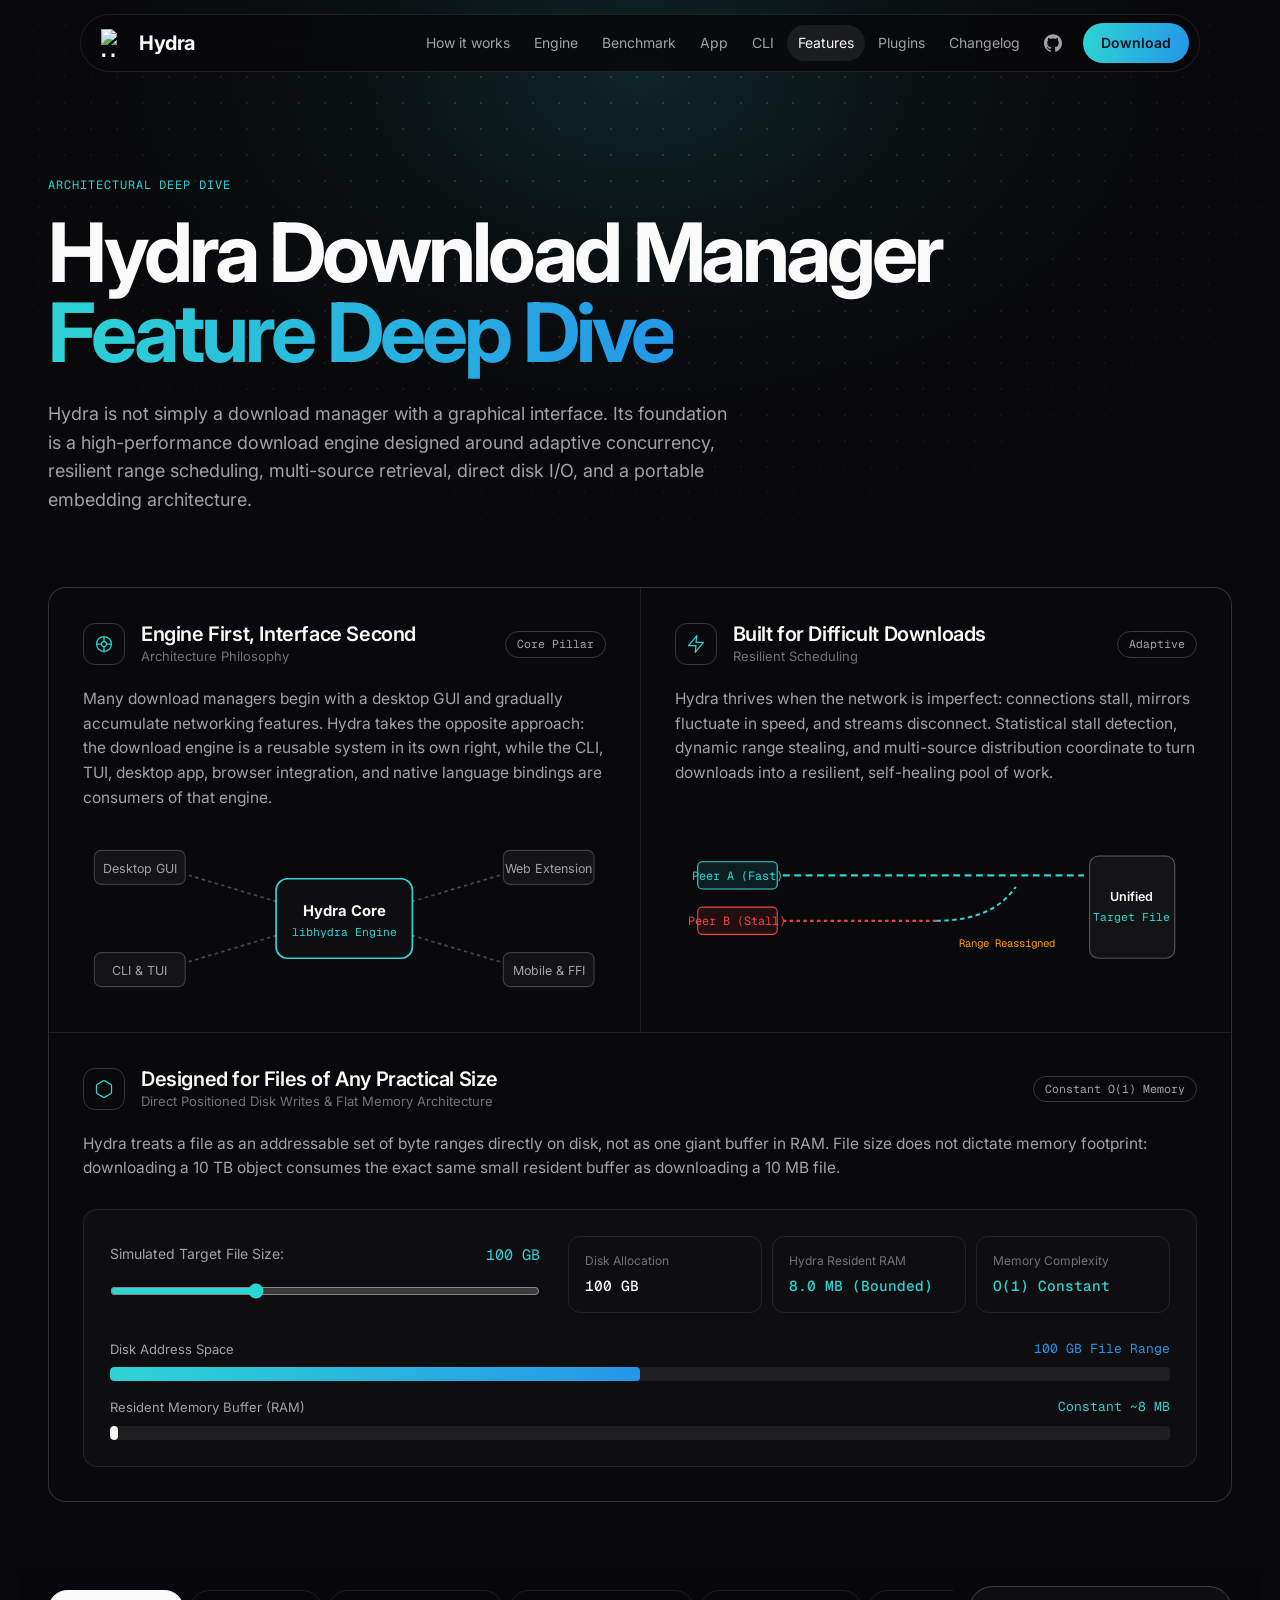
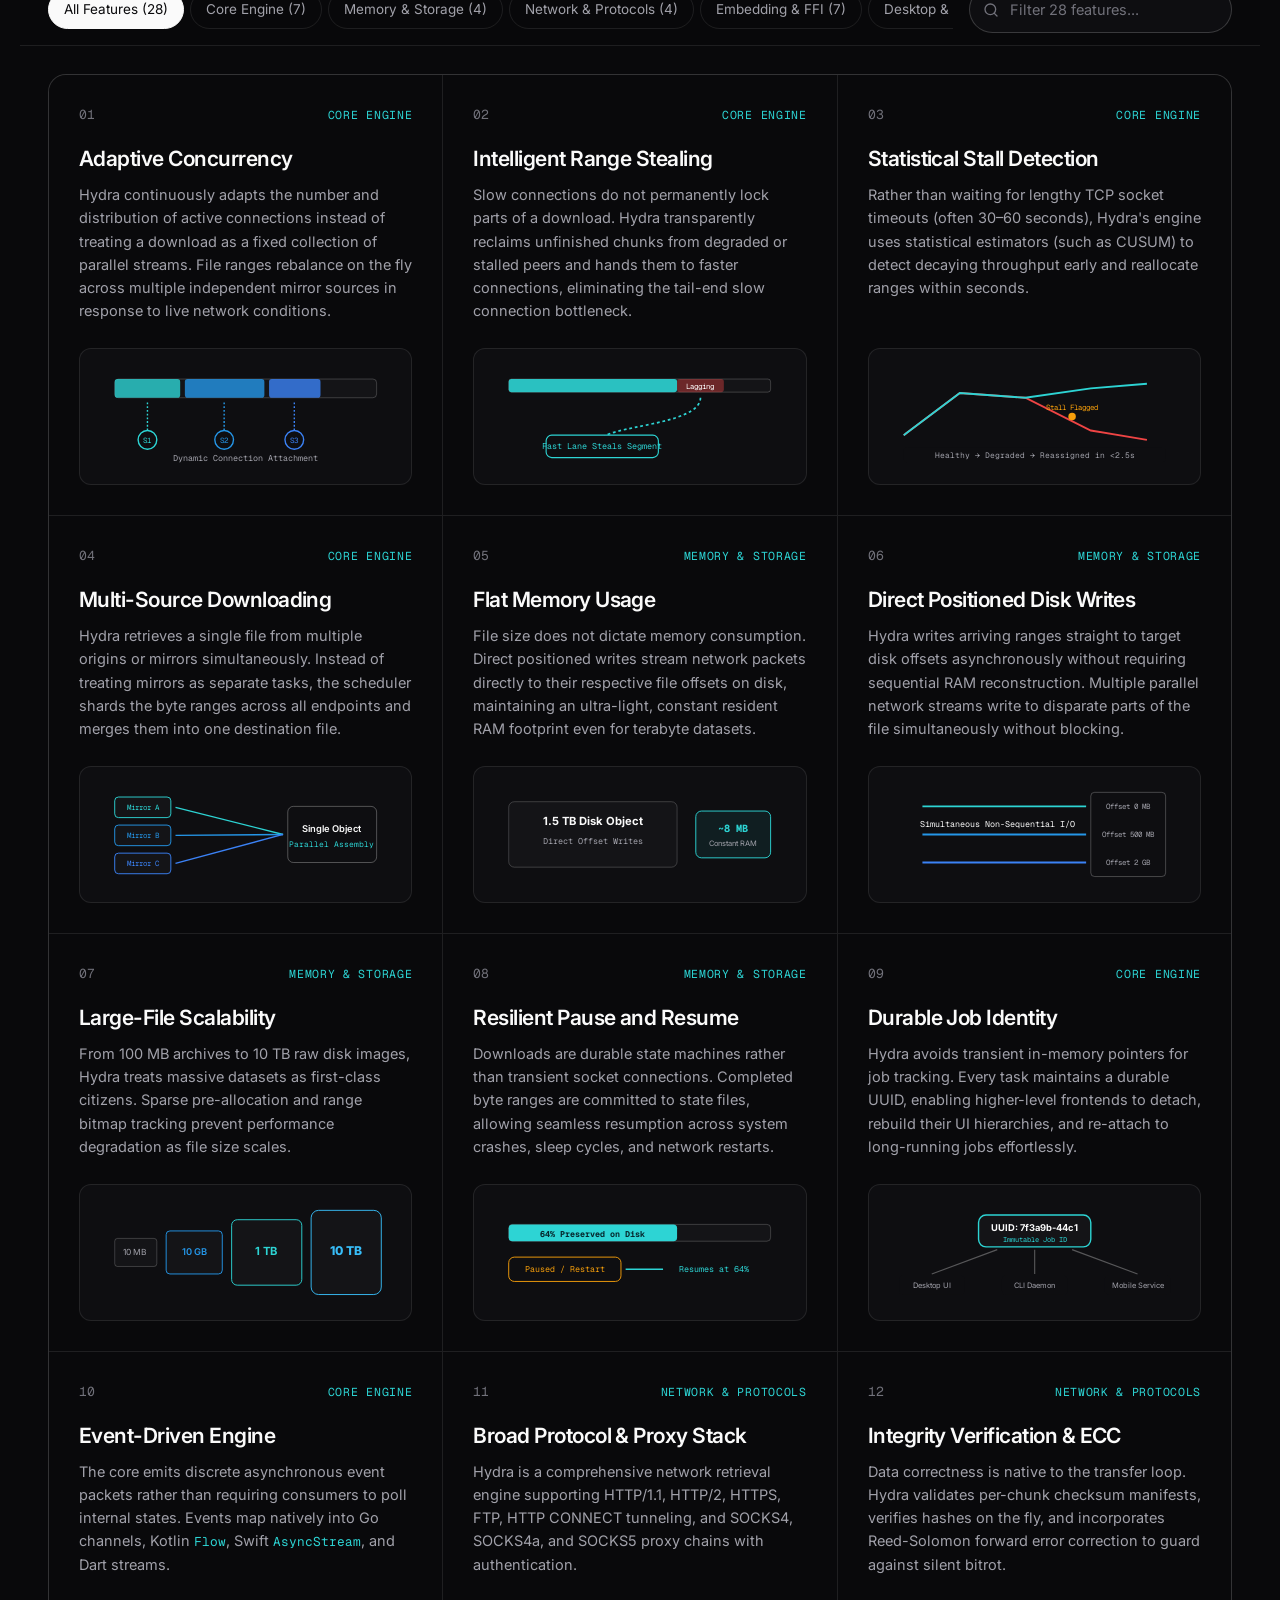
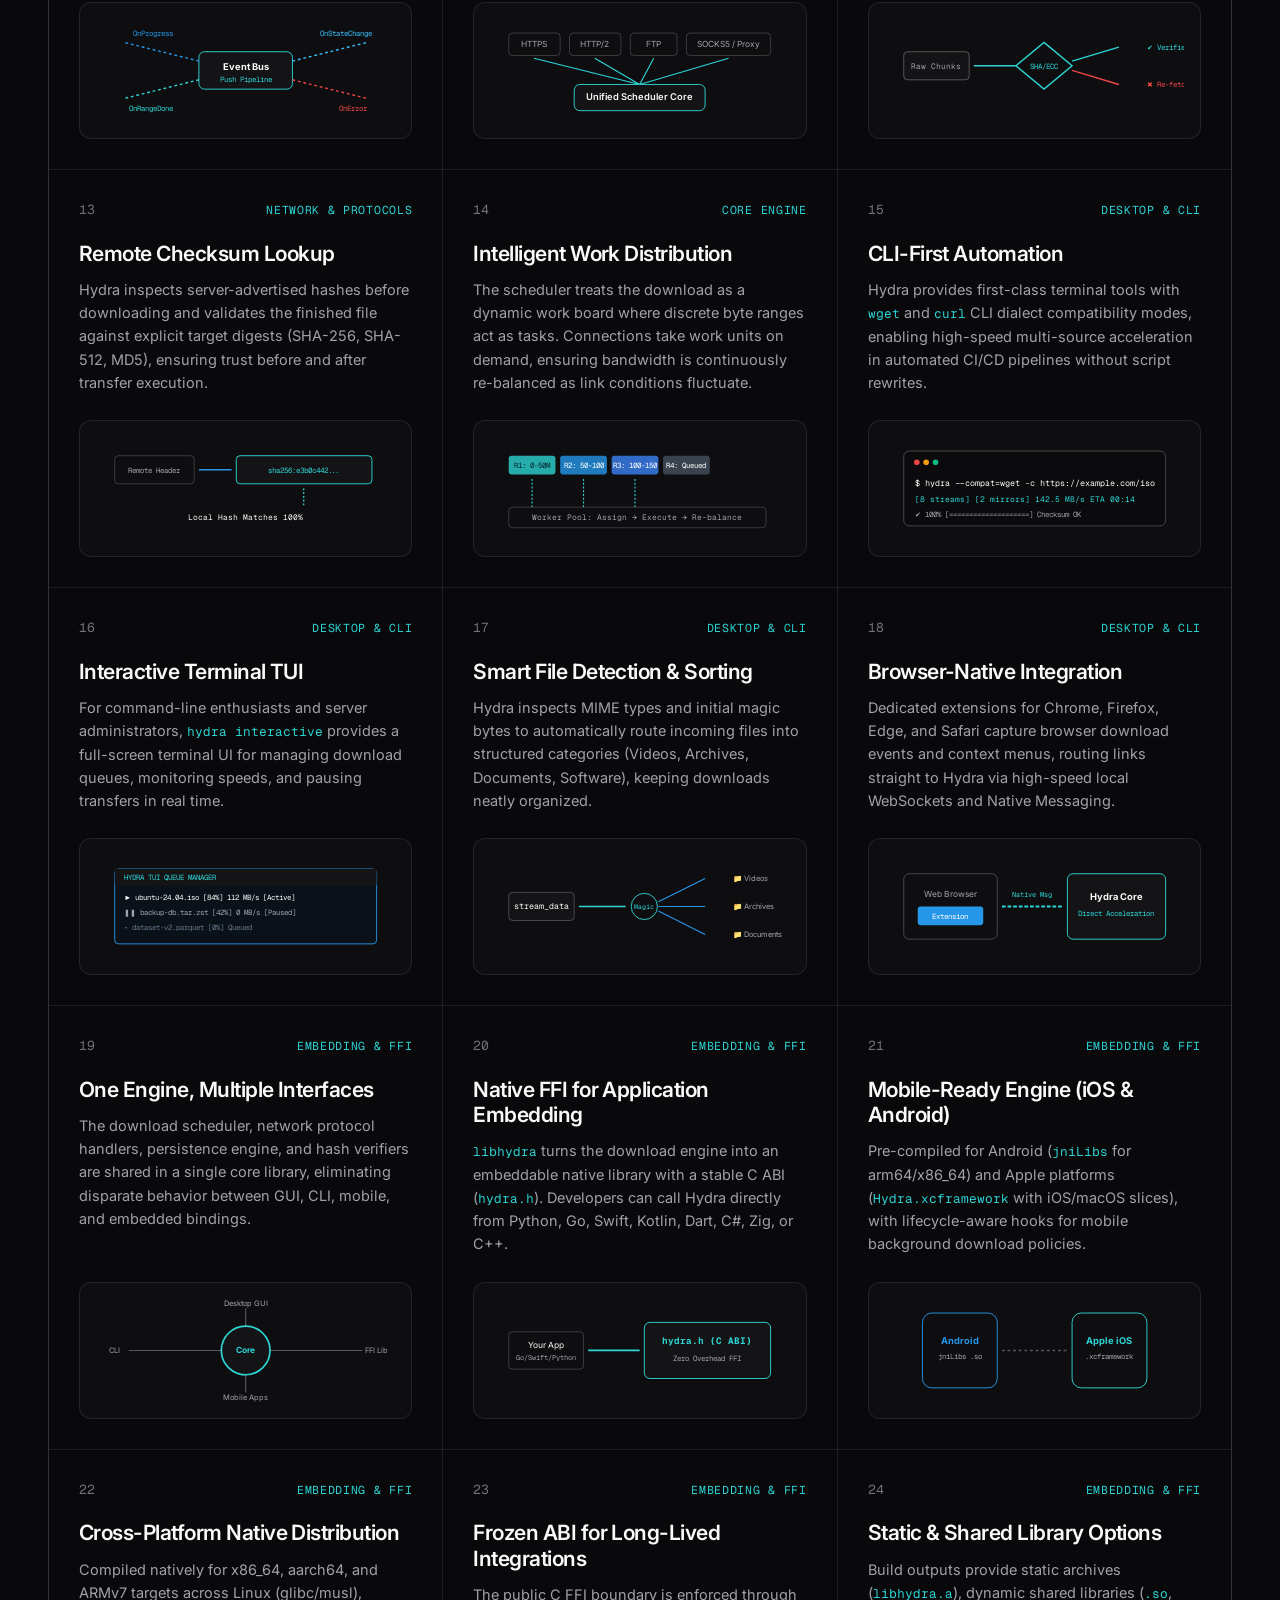
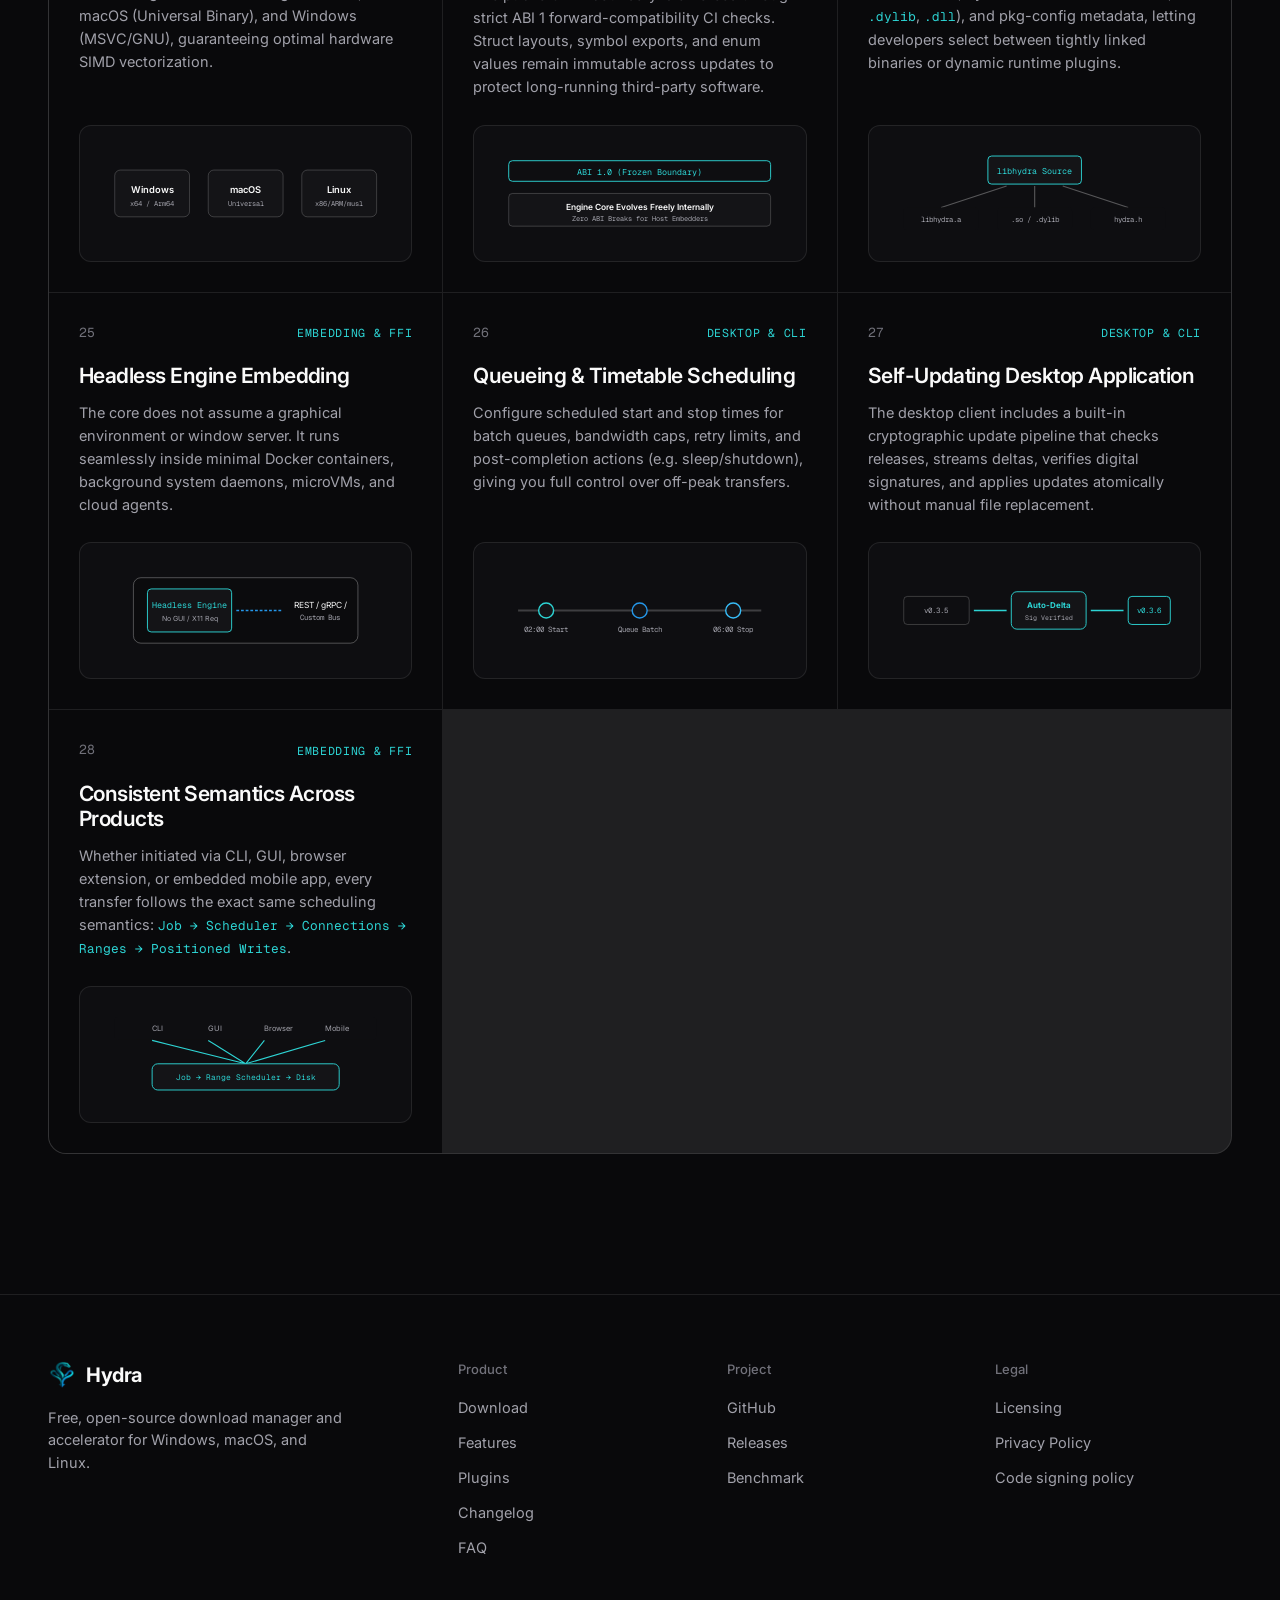
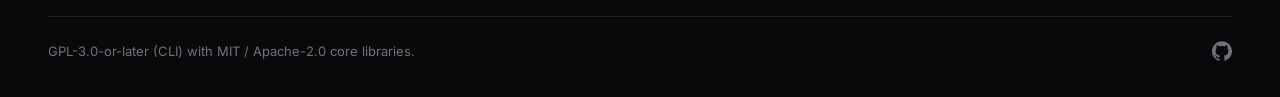
==== docs/features.html @ ec1e74dc "docs: refactor website" ====
<!DOCTYPE html>
<html lang="en">
<head>
<meta charset="UTF-8">
<meta name="viewport" content="width=device-width, initial-scale=1.0">
  <meta name="robots" content="index, follow, max-image-preview:large, max-snippet:-1, max-video-preview:-1">
  <meta name="author" content="Javad Rajabzadeh">
  <meta name="theme-color" content="#09090b">
<title>Feature Deep Dive — Hydra Download Manager (HDM)</title>
<meta name="description" content="Explore Hydra's high-performance download architecture: adaptive concurrency, intelligent range stealing, statistical stall detection, direct disk I/O, and cross-platform native FFI embedding.">
<link rel="canonical" href="https://hydra.javad.dev/features.html">
<link rel="icon" type="image/png" href="logo-64.png">
<link rel="apple-touch-icon" href="logo.png">
<meta property="og:title" content="Feature Deep Dive — Hydra Download Manager (HDM)">
<meta property="og:description" content="Explore Hydra's high-performance download architecture: adaptive concurrency, intelligent range stealing, statistical stall detection, direct disk I/O, and cross-platform native FFI embedding.">
<meta property="og:image" content="https://hydra.javad.dev/img/screenshot.jpg">
<meta property="og:url" content="https://hydra.javad.dev/features.html">
<meta property="og:type" content="website">
  <meta property="og:locale" content="en_US">
<meta property="og:site_name" content="Hydra Download Manager">
<meta name="twitter:card" content="summary_large_image">
<meta name="twitter:title" content="Feature Deep Dive — Hydra Download Manager (HDM)">
<meta name="twitter:description" content="Explore Hydra's high-performance download architecture: adaptive concurrency, intelligent range stealing, statistical stall detection, direct disk I/O, and cross-platform native FFI embedding.">
<meta name="twitter:image" content="https://hydra.javad.dev/img/screenshot.jpg">
<link rel="preconnect" href="https://fonts.googleapis.com">
<link rel="preconnect" href="https://fonts.gstatic.com" crossorigin>
<link href="https://fonts.googleapis.com/css2?family=Inter:wght@400;500;600;700&family=Geist+Mono:wght@400;500&display=swap" rel="stylesheet">
<link rel="stylesheet" href="assets/site.css">
  <script type="application/ld+json">
{
  "@context": "https://schema.org",
  "@graph": [
    {
      "@type": "Person",
      "@id": "https://hydra.javad.dev/#author",
      "name": "Javad Rajabzadeh",
      "alternateName": "ja7ad",
      "url": "https://javad.dev/",
      "sameAs": [
        "https://github.com/ja7ad",
        "https://sourceforge.net/u/ja7ad/profile/"
      ]
    },
    {
      "@type": "WebSite",
      "@id": "https://hydra.javad.dev/#website",
      "url": "https://hydra.javad.dev/",
      "name": "Hydra Download Manager",
      "alternateName": "HDM",
      "inLanguage": "en",
      "publisher": {
        "@id": "https://hydra.javad.dev/#author"
      },
      "about": {
        "@id": "https://hydra.javad.dev/#software"
      }
    },
    {
      "@type": "WebPage",
      "@id": "https://hydra.javad.dev/features.html#webpage",
      "url": "https://hydra.javad.dev/features.html",
      "name": "Feature Deep Dive — Hydra Download Manager (HDM)",
      "description": "All 28 engine, storage, networking, embedding and interface features of Hydra Download Manager.",
      "isPartOf": {
        "@id": "https://hydra.javad.dev/#website"
      },
      "about": {
        "@id": "https://hydra.javad.dev/#software"
      },
      "inLanguage": "en",
      "primaryImageOfPage": "https://hydra.javad.dev/img/screenshot.jpg",
      "breadcrumb": {
        "@id": "https://hydra.javad.dev/features.html#breadcrumb"
      }
    },
    {
      "@type": "BreadcrumbList",
      "@id": "https://hydra.javad.dev/features.html#breadcrumb",
      "itemListElement": [
        {
          "@type": "ListItem",
          "position": 1,
          "name": "Hydra Download Manager",
          "item": "https://hydra.javad.dev/"
        },
        {
          "@type": "ListItem",
          "position": 2,
          "name": "Features",
          "item": "https://hydra.javad.dev/features.html"
        }
      ]
    }
  ]
}
  </script>
</head>
<body class="page-features">

<div id="top-sentinel" style="position:absolute; top:0; left:0; width:1px; height:1px;" aria-hidden="true"></div>

<!-- Navigation -->
<nav class="nav" id="nav" aria-label="Main navigation">
  <div class="nav-inner wrap">
    <a class="brand" href="index.html">
      <img src="logo.png" alt="Hydra logo" width="28" height="28">
      Hydra
    </a>
    <div class="nav-links" id="nav-links">
      <a href="index.html#how">How it works</a>
      <a href="index.html#engine">Engine</a>
      <a href="index.html#benchmark">Benchmark</a>
      <a href="index.html#app">App</a>
      <a href="index.html#cli">CLI</a>
      <a href="features.html" class="active" aria-current="page">Features</a>
      <a href="plugins.html">Plugins</a>
      <a href="changelog.html">Changelog</a>
      <a class="nav-gh" href="https://github.com/ja7ad/hydra" aria-label="Hydra on GitHub"><svg viewBox="0 0 24 24" fill="currentColor" aria-hidden="true"><path d="M12 .297c-6.63 0-12 5.373-12 12 0 5.303 3.438 9.8 8.205 11.385.6.113.82-.258.82-.577 0-.285-.01-1.04-.015-2.04-3.338.724-4.042-1.61-4.042-1.61C4.422 18.07 3.633 17.7 3.633 17.7c-1.087-.744.084-.729.084-.729 1.205.084 1.838 1.236 1.838 1.236 1.07 1.835 2.809 1.305 3.495.998.108-.776.417-1.305.76-1.605-2.665-.3-5.466-1.332-5.466-5.93 0-1.31.465-2.38 1.235-3.22-.135-.303-.54-1.523.105-3.176 0 0 1.005-.322 3.3 1.23.96-.267 1.98-.399 3-.405 1.02.006 2.04.138 3 .405 2.28-1.552 3.285-1.23 3.285-1.23.645 1.653.24 2.873.12 3.176.765.84 1.23 1.91 1.23 3.22 0 4.61-2.805 5.625-5.475 5.92.42.36.81 1.096.81 2.22 0 1.606-.015 2.896-.015 3.286 0 .315.21.69.825.57C20.565 22.092 24 17.592 24 12.297c0-6.627-5.373-12-12-12" /></svg><span class="gh-stars" hidden><svg class="gh-star" viewBox="0 0 24 24" fill="currentColor" aria-hidden="true"><path d="M12 2.5l2.9 6.1 6.6.9-4.8 4.6 1.2 6.6L12 17.6l-5.9 3.1 1.2-6.6L2.5 9.5l6.6-.9L12 2.5z" /></svg><b data-gh-stars></b></span></a>
      <a class="nav-cta" href="index.html#download">Download</a>
    </div>
    <button class="nav-toggle" id="nav-toggle" aria-label="Toggle navigation menu" aria-controls="nav-links" aria-expanded="false">
      <svg viewBox="0 0 24 24" fill="none" stroke="currentColor" stroke-width="2" stroke-linecap="round" stroke-linejoin="round" aria-hidden="true">
        <path id="nav-toggle-icon-open" d="M4 6h16M4 12h16M4 18h16"/>
        <path id="nav-toggle-icon-close" d="M18 6L6 18M6 6l12 12" style="display:none;"/>
      </svg>
    </button>
  </div>
</nav>

<!-- Hero Header -->
<header class="page-head hero-feat">
  <div class="wrap">
    <div class="hero-badge">ARCHITECTURAL DEEP DIVE</div>
    <h1>Hydra Download Manager <span class="grad">Feature Deep Dive</span></h1>
    <p class="lead">Hydra is not simply a download manager with a graphical interface. Its foundation is a high-performance download engine designed around adaptive concurrency, resilient range scheduling, multi-source retrieval, direct disk I/O, and a portable embedding architecture.</p>
  </div>
</header>

<!-- The Hydra Difference Section -->
<section class="difference-sec">
  <div class="wrap">
    <div class="diff-grid">
      
      <!-- Pillar 1: Engine First, Interface Second -->
      <div class="diff-card">
        <div>
          <div class="diff-head">
            <div class="diff-ico">
              <svg viewBox="0 0 24 24" fill="none" stroke="currentColor" stroke-width="2" stroke-linecap="round" stroke-linejoin="round"><circle cx="12" cy="12" r="9"/><circle cx="12" cy="12" r="3"/><path d="M12 3v6m0 6v6M3 12h6m6 0h6"/></svg>
            </div>
            <div>
              <h3>Engine First, Interface Second</h3>
              <p style="font-size:13px; color:var(--text-faint);">Architecture Philosophy</p>
            </div>
            <span class="badge">Core Pillar</span>
          </div>
          <p class="diff-desc">Many download managers begin with a desktop GUI and gradually accumulate networking features. Hydra takes the opposite approach: the download engine is a reusable system in its own right, while the CLI, TUI, desktop app, browser integration, and native language bindings are consumers of that engine.</p>
        </div>
        <div class="diff-visual">
          <svg viewBox="0 0 460 140" fill="none" xmlns="http://www.w3.org/2000/svg">
            <rect x="170" y="35" width="120" height="70" rx="10" fill="#0e0e11" stroke="#2dd4d4" stroke-width="1.5"/>
            <text x="230" y="68" fill="#fafafa" font-family="Inter, sans-serif" font-size="13" font-weight="700" text-anchor="middle">Hydra Core</text>
            <text x="230" y="85" fill="#2dd4d4" font-family="'Geist Mono', monospace" font-size="10" text-anchor="middle">libhydra Engine</text>
            <!-- Interface Nodes -->
            <g stroke="rgba(255, 255, 255, 0.25)" stroke-width="1.5" stroke-dasharray="3 3">
              <path d="M70 25 L170 55"/>
              <path d="M70 115 L170 85"/>
              <path d="M390 25 L290 55"/>
              <path d="M390 115 L290 85"/>
            </g>
            <!-- Left Nodes -->
            <rect x="10" y="10" width="80" height="30" rx="6" fill="#141417" stroke="rgba(255, 255, 255, 0.2)"/>
            <text x="50" y="30" fill="#a1a1aa" font-size="11" font-family="Inter, sans-serif" text-anchor="middle">Desktop GUI</text>
            <rect x="10" y="100" width="80" height="30" rx="6" fill="#141417" stroke="rgba(255, 255, 255, 0.2)"/>
            <text x="50" y="120" fill="#a1a1aa" font-size="11" font-family="Inter, sans-serif" text-anchor="middle">CLI &amp; TUI</text>
            <!-- Right Nodes -->
            <rect x="370" y="10" width="80" height="30" rx="6" fill="#141417" stroke="rgba(255, 255, 255, 0.2)"/>
            <text x="410" y="30" fill="#a1a1aa" font-size="11" font-family="Inter, sans-serif" text-anchor="middle">Web Extension</text>
            <rect x="370" y="100" width="80" height="30" rx="6" fill="#141417" stroke="rgba(255, 255, 255, 0.2)"/>
            <text x="410" y="120" fill="#a1a1aa" font-size="11" font-family="Inter, sans-serif" text-anchor="middle">Mobile &amp; FFI</text>
          </svg>
        </div>
      </div>

      <!-- Pillar 2: Built for Difficult Downloads -->
      <div class="diff-card">
        <div>
          <div class="diff-head">
            <div class="diff-ico">
              <svg viewBox="0 0 24 24" fill="none" stroke="currentColor" stroke-width="2" stroke-linecap="round" stroke-linejoin="round"><path d="M13 2L3 14h9l-1 8 10-12h-9l1-8z"/></svg>
            </div>
            <div>
              <h3>Built for Difficult Downloads</h3>
              <p style="font-size:13px; color:var(--text-faint);">Resilient Scheduling</p>
            </div>
            <span class="badge">Adaptive</span>
          </div>
          <p class="diff-desc">Hydra thrives when the network is imperfect: connections stall, mirrors fluctuate in speed, and streams disconnect. Statistical stall detection, dynamic range stealing, and multi-source distribution coordinate to turn downloads into a resilient, self-healing pool of work.</p>
        </div>
        <div class="diff-visual">
          <svg viewBox="0 0 460 140" fill="none" xmlns="http://www.w3.org/2000/svg">
            <!-- Connection 1 -->
            <rect x="20" y="20" width="70" height="24" rx="4" fill="rgba(45, 212, 212, 0.1)" stroke="#2dd4d4" stroke-width="1"/>
            <text x="55" y="36" fill="#2dd4d4" font-size="10.5" font-family="'Geist Mono', monospace" text-anchor="middle">Peer A (Fast)</text>
            <path d="M95 32 L360 32" stroke="#2dd4d4" stroke-width="2" stroke-dasharray="6 4"/>
            <!-- Connection 2: Stalled & Reclaimed -->
            <rect x="20" y="60" width="70" height="24" rx="4" fill="rgba(239, 68, 68, 0.1)" stroke="#ef4444" stroke-width="1"/>
            <text x="55" y="76" fill="#ef4444" font-size="10.5" font-family="'Geist Mono', monospace" text-anchor="middle">Peer B (Stall)</text>
            <path d="M95 72 L230 72" stroke="#ef4444" stroke-width="2" stroke-dasharray="3 3"/>
            <path d="M230 72 Q 280 72 300 42" stroke="#2dd4d4" stroke-width="1.8" stroke-dasharray="4 3"/>
            <text x="250" y="95" fill="#f59e0b" font-size="9.5" font-family="'Geist Mono', monospace">Range Reassigned</text>
            <!-- Destination File -->
            <rect x="365" y="15" width="75" height="90" rx="8" fill="#141417" stroke="rgba(255, 255, 255, 0.3)"/>
            <text x="402" y="55" fill="#fafafa" font-size="11" font-family="Inter, sans-serif" font-weight="600" text-anchor="middle">Unified</text>
            <text x="402" y="72" fill="#2dd4d4" font-size="10" font-family="'Geist Mono', monospace" text-anchor="middle">Target File</text>
          </svg>
        </div>
      </div>

      <!-- Pillar 3: Designed for Files of Any Practical Size (Interactive Simulator) -->
      <div class="diff-card diff-card-full">
        <div>
          <div class="diff-head">
            <div class="diff-ico">
              <svg viewBox="0 0 24 24" fill="none" stroke="currentColor" stroke-width="2" stroke-linecap="round" stroke-linejoin="round"><path d="M21 16V8a2 2 0 00-1-1.73l-7-4a2 2 0 00-2 0l-7 4A2 2 0 003 8v8a2 2 0 001 1.73l7 4a2 2 0 002 0l7-4A2 2 0 0021 16z"/></svg>
            </div>
            <div>
              <h3>Designed for Files of Any Practical Size</h3>
              <p style="font-size:13px; color:var(--text-faint);">Direct Positioned Disk Writes &amp; Flat Memory Architecture</p>
            </div>
            <span class="badge">Constant O(1) Memory</span>
          </div>
          <p class="diff-desc">Hydra treats a file as an addressable set of byte ranges directly on disk, not as one giant buffer in RAM. File size does not dictate memory footprint: downloading a 10 TB object consumes the exact same small resident buffer as downloading a 10 MB file.</p>
        </div>

        <!-- Interactive Slider Widget -->
        <div class="ram-sim-box">
          <div class="ram-controls">
            <div class="ram-slider-wrap">
              <label for="fileSizeSlider">
                <span>Simulated Target File Size:</span>
                <span id="sliderValueLabel" style="color:var(--accent); font-family:var(--font-mono); font-size:15px;">100 GB</span>
              </label>
              <input type="range" id="fileSizeSlider" class="ram-slider" min="1" max="4" value="2" step="1">
            </div>
            <div class="ram-stats">
              <div class="ram-stat-pill">
                <div class="ram-stat-label">Disk Allocation</div>
                <div class="ram-stat-val" id="statDiskVal">100 GB</div>
              </div>
              <div class="ram-stat-pill">
                <div class="ram-stat-label">Hydra Resident RAM</div>
                <div class="ram-stat-val flat" id="statRamVal">8.0 MB (Bounded)</div>
              </div>
              <div class="ram-stat-pill">
                <div class="ram-stat-label">Memory Complexity</div>
                <div class="ram-stat-val flat">O(1) Constant</div>
              </div>
            </div>
          </div>

          <div class="ram-vis-bars">
            <div class="vis-bar-wrap">
              <div class="vis-bar-label">
                <span>Disk Address Space</span>
                <span id="diskBarLabel" style="font-family:var(--font-mono); color:var(--accent-blue);">100 GB File Range</span>
              </div>
              <div class="vis-track">
                <div class="vis-fill-disk" id="diskBarFill" style="width: 50%;"></div>
              </div>
            </div>
            <div class="vis-bar-wrap">
              <div class="vis-bar-label">
                <span>Resident Memory Buffer (RAM)</span>
                <span style="font-family:var(--font-mono); color:var(--accent);">Constant ~8 MB</span>
              </div>
              <div class="vis-track">
                <div class="vis-fill-ram" style="width: 8px;"></div>
              </div>
            </div>
          </div>
        </div>
      </div>

    </div>
  </div>
</section>

<!-- Filter & Search Toolbar -->
<section class="toolbar-sec">
  <div class="wrap toolbar-inner">
    <div class="filter-pills" id="categoryFilterGroup">
      <button class="pill-btn active" data-category="all">All Features (28)</button>
      <button class="pill-btn" data-category="engine">Core Engine (7)</button>
      <button class="pill-btn" data-category="storage">Memory &amp; Storage (4)</button>
      <button class="pill-btn" data-category="network">Network &amp; Protocols (4)</button>
      <button class="pill-btn" data-category="ffi">Embedding &amp; FFI (7)</button>
      <button class="pill-btn" data-category="ui">Desktop &amp; CLI (6)</button>
    </div>
    <div class="search-box">
      <svg viewBox="0 0 24 24" fill="none" stroke="currentColor" stroke-width="2" stroke-linecap="round" stroke-linejoin="round"><circle cx="11" cy="11" r="8"/><path d="M21 21l-4.35-4.35"/></svg>
      <input type="text" id="featureSearchInput" placeholder="Filter 28 features..." aria-label="Search features">
    </div>
  </div>
</section>

<!-- 28 Features Deep Dive Section -->
<main class="features-container">
  <div class="wrap">
    <div class="features-grid" id="featuresGrid">

      <!-- Feature 1 -->
      <article class="feat-card" data-category="engine" data-keywords="adaptive concurrency streams parallel mirror network connection">
        <div>
          <div class="feat-top">
            <span class="feat-num">01</span>
            <span class="feat-category">Core Engine</span>
          </div>
          <h2 class="feat-title">Adaptive Concurrency</h2>
          <p class="feat-desc">Hydra continuously adapts the number and distribution of active connections instead of treating a download as a fixed collection of parallel streams. File ranges rebalance on the fly across multiple independent mirror sources in response to live network conditions.</p>
        </div>
        <div class="feat-canvas-wrap">
          <svg viewBox="0 0 320 110" fill="none" xmlns="http://www.w3.org/2000/svg">
            <rect x="20" y="15" width="280" height="20" rx="4" fill="#141417" stroke="rgba(255,255,255,0.2)"/>
            <rect x="20" y="15" width="70" height="20" rx="3" fill="#2dd4d4" opacity="0.8"/>
            <rect x="95" y="15" width="85" height="20" rx="3" fill="#2596e8" opacity="0.8"/>
            <rect x="185" y="15" width="55" height="20" rx="3" fill="#3b82f6" opacity="0.8"/>
            <circle cx="55" cy="80" r="10" fill="#0e0e11" stroke="#2dd4d4" stroke-width="1.5"/>
            <text x="55" y="83" fill="#2dd4d4" font-size="8" font-family="'Geist Mono'" text-anchor="middle">S1</text>
            <path d="M55 70 L55 40" stroke="#2dd4d4" stroke-width="1.5" stroke-dasharray="2 2"/>
            <circle cx="137" cy="80" r="10" fill="#0e0e11" stroke="#2596e8" stroke-width="1.5"/>
            <text x="137" y="83" fill="#2596e8" font-size="8" font-family="'Geist Mono'" text-anchor="middle">S2</text>
            <path d="M137 70 L137 40" stroke="#2596e8" stroke-width="1.5" stroke-dasharray="2 2"/>
            <circle cx="212" cy="80" r="10" fill="#0e0e11" stroke="#3b82f6" stroke-width="1.5"/>
            <text x="212" y="83" fill="#3b82f6" font-size="8" font-family="'Geist Mono'" text-anchor="middle">S3</text>
            <path d="M212 70 L212 40" stroke="#3b82f6" stroke-width="1.5" stroke-dasharray="2 2"/>
            <text x="160" y="103" fill="#a1a1aa" font-size="9" font-family="'Geist Mono'" text-anchor="middle">Dynamic Connection Attachment</text>
          </svg>
        </div>
      </article>

      <!-- Feature 2 -->
      <article class="feat-card" data-category="engine" data-keywords="range stealing slow connection bottleneck work redistribution scheduler">
        <div>
          <div class="feat-top">
            <span class="feat-num">02</span>
            <span class="feat-category">Core Engine</span>
          </div>
          <h2 class="feat-title">Intelligent Range Stealing</h2>
          <p class="feat-desc">Slow connections do not permanently lock parts of a download. Hydra transparently reclaims unfinished chunks from degraded or stalled peers and hands them to faster connections, eliminating the tail-end slow connection bottleneck.</p>
        </div>
        <div class="feat-canvas-wrap">
          <svg viewBox="0 0 320 110" fill="none" xmlns="http://www.w3.org/2000/svg">
            <rect x="20" y="15" width="280" height="14" rx="3" fill="#141417" stroke="rgba(255,255,255,0.2)"/>
            <rect x="20" y="15" width="180" height="14" rx="3" fill="#2dd4d4" opacity="0.9"/>
            <rect x="200" y="15" width="50" height="14" rx="3" fill="#ef4444" opacity="0.4"/>
            <text x="225" y="26" fill="#ffffff" font-size="8" font-family="'Geist Mono'" text-anchor="middle">Lagging</text>
            <!-- Steal arrow -->
            <path d="M225 35 C 225 65, 120 65, 120 80" stroke="#2dd4d4" stroke-width="1.8" stroke-dasharray="3 3"/>
            <rect x="60" y="75" width="120" height="24" rx="6" fill="#0e0e11" stroke="#2dd4d4" stroke-width="1.2"/>
            <text x="120" y="90" fill="#2dd4d4" font-size="9" font-family="'Geist Mono'" text-anchor="middle">Fast Lane Steals Segment</text>
          </svg>
        </div>
      </article>

      <!-- Feature 3 -->
      <article class="feat-card" data-category="engine" data-keywords="stall detection statistical cusum throughput monitoring socket timeout">
        <div>
          <div class="feat-top">
            <span class="feat-num">03</span>
            <span class="feat-category">Core Engine</span>
          </div>
          <h2 class="feat-title">Statistical Stall Detection</h2>
          <p class="feat-desc">Rather than waiting for lengthy TCP socket timeouts (often 30–60 seconds), Hydra's engine uses statistical estimators (such as CUSUM) to detect decaying throughput early and reallocate ranges within seconds.</p>
        </div>
        <div class="feat-canvas-wrap">
          <svg viewBox="0 0 320 110" fill="none" xmlns="http://www.w3.org/2000/svg">
            <path d="M20 75 L80 30 L150 35 L220 70 L280 80" stroke="#ef4444" stroke-width="2" fill="none"/>
            <path d="M20 75 L80 30 L150 35 L220 25 L280 20" stroke="#2dd4d4" stroke-width="2" fill="none"/>
            <circle cx="200" cy="55" r="4" fill="#f59e0b"/>
            <text x="200" y="48" fill="#f59e0b" font-size="8" font-family="'Geist Mono'" text-anchor="middle">Stall Flagged</text>
            <rect x="20" y="88" width="280" height="16" rx="4" fill="#0e0e11"/>
            <text x="160" y="99" fill="#a1a1aa" font-size="8.5" font-family="'Geist Mono'" text-anchor="middle">Healthy → Degraded → Reassigned in &lt;2.5s</text>
          </svg>
        </div>
      </article>

      <!-- Feature 4 -->
      <article class="feat-card" data-category="engine" data-keywords="multi source mirrors multi origin download acceleration">
        <div>
          <div class="feat-top">
            <span class="feat-num">04</span>
            <span class="feat-category">Core Engine</span>
          </div>
          <h2 class="feat-title">Multi-Source Downloading</h2>
          <p class="feat-desc">Hydra retrieves a single file from multiple origins or mirrors simultaneously. Instead of treating mirrors as separate tasks, the scheduler shards the byte ranges across all endpoints and merges them into one destination file.</p>
        </div>
        <div class="feat-canvas-wrap">
          <svg viewBox="0 0 320 110" fill="none" xmlns="http://www.w3.org/2000/svg">
            <rect x="20" y="15" width="60" height="22" rx="4" fill="#141417" stroke="#2dd4d4"/>
            <text x="50" y="29" fill="#2dd4d4" font-size="8" font-family="'Geist Mono'" text-anchor="middle">Mirror A</text>
            <rect x="20" y="45" width="60" height="22" rx="4" fill="#141417" stroke="#2596e8"/>
            <text x="50" y="59" fill="#2596e8" font-size="8" font-family="'Geist Mono'" text-anchor="middle">Mirror B</text>
            <rect x="20" y="75" width="60" height="22" rx="4" fill="#141417" stroke="#3b82f6"/>
            <text x="50" y="89" fill="#3b82f6" font-size="8" font-family="'Geist Mono'" text-anchor="middle">Mirror C</text>
            <path d="M85 26 L200 55" stroke="#2dd4d4" stroke-width="1.5"/>
            <path d="M85 56 L200 55" stroke="#2596e8" stroke-width="1.5"/>
            <path d="M85 86 L200 55" stroke="#3b82f6" stroke-width="1.5"/>
            <rect x="205" y="25" width="95" height="60" rx="6" fill="#0e0e11" stroke="rgba(255,255,255,0.3)"/>
            <text x="252" y="52" fill="#fafafa" font-size="10" font-weight="600" text-anchor="middle">Single Object</text>
            <text x="252" y="68" fill="#2dd4d4" font-size="8.5" font-family="'Geist Mono'" text-anchor="middle">Parallel Assembly</text>
          </svg>
        </div>
      </article>

      <!-- Feature 5 -->
      <article class="feat-card" data-category="storage" data-keywords="flat memory bounded ram low memory usage large files">
        <div>
          <div class="feat-top">
            <span class="feat-num">05</span>
            <span class="feat-category">Memory &amp; Storage</span>
          </div>
          <h2 class="feat-title">Flat Memory Usage</h2>
          <p class="feat-desc">File size does not dictate memory consumption. Direct positioned writes stream network packets directly to their respective file offsets on disk, maintaining an ultra-light, constant resident RAM footprint even for terabyte datasets.</p>
        </div>
        <div class="feat-canvas-wrap">
          <svg viewBox="0 0 320 110" fill="none" xmlns="http://www.w3.org/2000/svg">
            <rect x="20" y="20" width="180" height="70" rx="6" fill="#141417" stroke="rgba(255,255,255,0.2)"/>
            <text x="110" y="45" fill="#fafafa" font-size="12" font-weight="700" text-anchor="middle">1.5 TB Disk Object</text>
            <text x="110" y="65" fill="#a1a1aa" font-size="9" font-family="'Geist Mono'" text-anchor="middle">Direct Offset Writes</text>
            <rect x="220" y="30" width="80" height="50" rx="6" fill="rgba(45,212,212,0.08)" stroke="#2dd4d4"/>
            <text x="260" y="52" fill="#2dd4d4" font-size="11" font-weight="700" font-family="'Geist Mono'" text-anchor="middle">~8 MB</text>
            <text x="260" y="67" fill="#a1a1aa" font-size="8" text-anchor="middle">Constant RAM</text>
          </svg>
        </div>
      </article>

      <!-- Feature 6 -->
      <article class="feat-card" data-category="storage" data-keywords="direct disk writes positioned writes non sequential io io_uring windows async">
        <div>
          <div class="feat-top">
            <span class="feat-num">06</span>
            <span class="feat-category">Memory &amp; Storage</span>
          </div>
          <h2 class="feat-title">Direct Positioned Disk Writes</h2>
          <p class="feat-desc">Hydra writes arriving ranges straight to target disk offsets asynchronously without requiring sequential RAM reconstruction. Multiple parallel network streams write to disparate parts of the file simultaneously without blocking.</p>
        </div>
        <div class="feat-canvas-wrap">
          <svg viewBox="0 0 320 110" fill="none" xmlns="http://www.w3.org/2000/svg">
            <rect x="220" y="10" width="80" height="90" rx="4" fill="#0e0e11" stroke="rgba(255,255,255,0.25)"/>
            <text x="260" y="28" fill="#a1a1aa" font-size="8" font-family="'Geist Mono'" text-anchor="middle">Offset 0 MB</text>
            <text x="260" y="58" fill="#a1a1aa" font-size="8" font-family="'Geist Mono'" text-anchor="middle">Offset 500 MB</text>
            <text x="260" y="88" fill="#a1a1aa" font-size="8" font-family="'Geist Mono'" text-anchor="middle">Offset 2 GB</text>
            <path d="M40 25 L215 25" stroke="#2dd4d4" stroke-width="2"/>
            <path d="M40 55 L215 55" stroke="#2596e8" stroke-width="2"/>
            <path d="M40 85 L215 85" stroke="#3b82f6" stroke-width="2"/>
            <text x="120" y="47" fill="#fafafa" font-size="9" font-family="'Geist Mono'" text-anchor="middle">Simultaneous Non-Sequential I/O</text>
          </svg>
        </div>
      </article>

      <!-- Feature 7 -->
      <article class="feat-card" data-category="storage" data-keywords="large file scalability terabyte multi gigabyte download">
        <div>
          <div class="feat-top">
            <span class="feat-num">07</span>
            <span class="feat-category">Memory &amp; Storage</span>
          </div>
          <h2 class="feat-title">Large-File Scalability</h2>
          <p class="feat-desc">From 100 MB archives to 10 TB raw disk images, Hydra treats massive datasets as first-class citizens. Sparse pre-allocation and range bitmap tracking prevent performance degradation as file size scales.</p>
        </div>
        <div class="feat-canvas-wrap">
          <svg viewBox="0 0 320 110" fill="none" xmlns="http://www.w3.org/2000/svg">
            <rect x="20" y="40" width="45" height="30" rx="3" fill="#141417" stroke="rgba(255,255,255,0.2)"/>
            <text x="42" y="58" fill="#a1a1aa" font-size="9" text-anchor="middle">10 MB</text>
            <rect x="75" y="32" width="60" height="46" rx="4" fill="#141417" stroke="#2596e8"/>
            <text x="105" y="58" fill="#2596e8" font-size="10" font-weight="600" text-anchor="middle">10 GB</text>
            <rect x="145" y="20" width="75" height="70" rx="6" fill="#141417" stroke="#2dd4d4"/>
            <text x="182" y="58" fill="#2dd4d4" font-size="12" font-weight="700" text-anchor="middle">1 TB</text>
            <rect x="230" y="10" width="75" height="90" rx="8" fill="#141417" stroke="#38bdf8"/>
            <text x="267" y="58" fill="#38bdf8" font-size="13" font-weight="800" text-anchor="middle">10 TB</text>
          </svg>
        </div>
      </article>

      <!-- Feature 8 -->
      <article class="feat-card" data-category="storage" data-keywords="pause resume restart persistence crash recovery state">
        <div>
          <div class="feat-top">
            <span class="feat-num">08</span>
            <span class="feat-category">Memory &amp; Storage</span>
          </div>
          <h2 class="feat-title">Resilient Pause and Resume</h2>
          <p class="feat-desc">Downloads are durable state machines rather than transient socket connections. Completed byte ranges are committed to state files, allowing seamless resumption across system crashes, sleep cycles, and network restarts.</p>
        </div>
        <div class="feat-canvas-wrap">
          <svg viewBox="0 0 320 110" fill="none" xmlns="http://www.w3.org/2000/svg">
            <rect x="20" y="25" width="280" height="18" rx="4" fill="#141417" stroke="rgba(255,255,255,0.2)"/>
            <rect x="20" y="25" width="180" height="18" rx="4" fill="#2dd4d4"/>
            <text x="110" y="38" fill="#06282e" font-size="9" font-weight="700" font-family="'Geist Mono'" text-anchor="middle">64% Preserved on Disk</text>
            <rect x="20" y="60" width="120" height="26" rx="6" fill="#0e0e11" stroke="#f59e0b"/>
            <text x="80" y="76" fill="#f59e0b" font-size="9" font-family="'Geist Mono'" text-anchor="middle">Paused / Restart</text>
            <path d="M145 73 L185 73" stroke="#2dd4d4" stroke-width="1.5"/>
            <text x="240" y="76" fill="#2dd4d4" font-size="9" font-family="'Geist Mono'" text-anchor="middle">Resumes at 64%</text>
          </svg>
        </div>
      </article>

      <!-- Feature 9 -->
      <article class="feat-card" data-category="engine" data-keywords="job identity durable uuid mobile process restart">
        <div>
          <div class="feat-top">
            <span class="feat-num">09</span>
            <span class="feat-category">Core Engine</span>
          </div>
          <h2 class="feat-title">Durable Job Identity</h2>
          <p class="feat-desc">Hydra avoids transient in-memory pointers for job tracking. Every task maintains a durable UUID, enabling higher-level frontends to detach, rebuild their UI hierarchies, and re-attach to long-running jobs effortlessly.</p>
        </div>
        <div class="feat-canvas-wrap">
          <svg viewBox="0 0 320 110" fill="none" xmlns="http://www.w3.org/2000/svg">
            <rect x="100" y="15" width="120" height="34" rx="8" fill="#141417" stroke="#2dd4d4" stroke-width="1.5"/>
            <text x="160" y="32" fill="#fafafa" font-size="10" font-weight="700" text-anchor="middle">UUID: 7f3a9b-44c1</text>
            <text x="160" y="44" fill="#2dd4d4" font-size="7.5" font-family="'Geist Mono'" text-anchor="middle">Immutable Job ID</text>
            <path d="M120 52 L50 78" stroke="rgba(255,255,255,0.3)" stroke-width="1.2"/>
            <path d="M160 52 L160 78" stroke="rgba(255,255,255,0.3)" stroke-width="1.2"/>
            <path d="M200 52 L270 78" stroke="rgba(255,255,255,0.3)" stroke-width="1.2"/>
            <rect x="15" y="80" width="70" height="20" rx="4" fill="#0e0e11"/>
            <text x="50" y="93" fill="#a1a1aa" font-size="8" text-anchor="middle">Desktop UI</text>
            <rect x="125" y="80" width="70" height="20" rx="4" fill="#0e0e11"/>
            <text x="160" y="93" fill="#a1a1aa" font-size="8" text-anchor="middle">CLI Daemon</text>
            <rect x="235" y="80" width="70" height="20" rx="4" fill="#0e0e11"/>
            <text x="270" y="93" fill="#a1a1aa" font-size="8" text-anchor="middle">Mobile Service</text>
          </svg>
        </div>
      </article>

      <!-- Feature 10 -->
      <article class="feat-card" data-category="engine" data-keywords="event driven async events kotlin flow swift asyncstream go channels">
        <div>
          <div class="feat-top">
            <span class="feat-num">10</span>
            <span class="feat-category">Core Engine</span>
          </div>
          <h2 class="feat-title">Event-Driven Engine</h2>
          <p class="feat-desc">The core emits discrete asynchronous event packets rather than requiring consumers to poll internal states. Events map natively into Go channels, Kotlin <code>Flow</code>, Swift <code>AsyncStream</code>, and Dart streams.</p>
        </div>
        <div class="feat-canvas-wrap">
          <svg viewBox="0 0 320 110" fill="none" xmlns="http://www.w3.org/2000/svg">
            <rect x="110" y="35" width="100" height="40" rx="6" fill="#141417" stroke="#2dd4d4"/>
            <text x="160" y="55" fill="#fafafa" font-size="10" font-weight="700" text-anchor="middle">Event Bus</text>
            <text x="160" y="67" fill="#2dd4d4" font-size="8" font-family="'Geist Mono'" text-anchor="middle">Push Pipeline</text>
            <!-- Outward event pulses -->
            <path d="M110 45 L30 25" stroke="#2596e8" stroke-width="1.5" stroke-dasharray="3 3"/>
            <text x="40" y="18" fill="#2596e8" font-size="8" font-family="'Geist Mono'">OnProgress</text>
            <path d="M110 65 L30 85" stroke="#2dd4d4" stroke-width="1.5" stroke-dasharray="3 3"/>
            <text x="35" y="98" fill="#2dd4d4" font-size="8" font-family="'Geist Mono'">OnRangeDone</text>
            <path d="M210 45 L290 25" stroke="#38bdf8" stroke-width="1.5" stroke-dasharray="3 3"/>
            <text x="240" y="18" fill="#38bdf8" font-size="8" font-family="'Geist Mono'">OnStateChange</text>
            <path d="M210 65 L290 85" stroke="#ef4444" stroke-width="1.5" stroke-dasharray="3 3"/>
            <text x="260" y="98" fill="#ef4444" font-size="8" font-family="'Geist Mono'">OnError</text>
          </svg>
        </div>
      </article>

      <!-- Feature 11 -->
      <article class="feat-card" data-category="network" data-keywords="protocols http https ftp connect tunnel socks socks4 socks5 proxy">
        <div>
          <div class="feat-top">
            <span class="feat-num">11</span>
            <span class="feat-category">Network &amp; Protocols</span>
          </div>
          <h2 class="feat-title">Broad Protocol &amp; Proxy Stack</h2>
          <p class="feat-desc">Hydra is a comprehensive network retrieval engine supporting HTTP/1.1, HTTP/2, HTTPS, FTP, HTTP CONNECT tunneling, and SOCKS4, SOCKS4a, and SOCKS5 proxy chains with authentication.</p>
        </div>
        <div class="feat-canvas-wrap">
          <svg viewBox="0 0 320 110" fill="none" xmlns="http://www.w3.org/2000/svg">
            <rect x="20" y="15" width="55" height="24" rx="4" fill="#0e0e11" stroke="rgba(255,255,255,0.2)"/>
            <text x="47" y="30" fill="#a1a1aa" font-size="9" text-anchor="middle">HTTPS</text>
            <rect x="85" y="15" width="55" height="24" rx="4" fill="#0e0e11" stroke="rgba(255,255,255,0.2)"/>
            <text x="112" y="30" fill="#a1a1aa" font-size="9" text-anchor="middle">HTTP/2</text>
            <rect x="150" y="15" width="50" height="24" rx="4" fill="#0e0e11" stroke="rgba(255,255,255,0.2)"/>
            <text x="175" y="30" fill="#a1a1aa" font-size="9" text-anchor="middle">FTP</text>
            <rect x="210" y="15" width="90" height="24" rx="4" fill="#0e0e11" stroke="rgba(255,255,255,0.2)"/>
            <text x="255" y="30" fill="#a1a1aa" font-size="9" text-anchor="middle">SOCKS5 / Proxy</text>
            <path d="M47 42 L160 70 M112 42 L160 70 M175 42 L160 70 M255 42 L160 70" stroke="#2dd4d4" stroke-width="1.2"/>
            <rect x="90" y="70" width="140" height="28" rx="6" fill="#141417" stroke="#2dd4d4"/>
            <text x="160" y="87" fill="#fafafa" font-size="10" font-weight="600" text-anchor="middle">Unified Scheduler Core</text>
          </svg>
        </div>
      </article>

      <!-- Feature 12 -->
      <article class="feat-card" data-category="network" data-keywords="integrity checksum reed solomon bitrot validation sha256">
        <div>
          <div class="feat-top">
            <span class="feat-num">12</span>
            <span class="feat-category">Network &amp; Protocols</span>
          </div>
          <h2 class="feat-title">Integrity Verification &amp; ECC</h2>
          <p class="feat-desc">Data correctness is native to the transfer loop. Hydra validates per-chunk checksum manifests, verifies hashes on the fly, and incorporates Reed-Solomon forward error correction to guard against silent bitrot.</p>
        </div>
        <div class="feat-canvas-wrap">
          <svg viewBox="0 0 320 110" fill="none" xmlns="http://www.w3.org/2000/svg">
            <rect x="20" y="35" width="70" height="30" rx="4" fill="#141417" stroke="rgba(255,255,255,0.3)"/>
            <text x="55" y="53" fill="#a1a1aa" font-size="8.5" font-family="'Geist Mono'" text-anchor="middle">Raw Chunks</text>
            <path d="M95 50 L140 50" stroke="#2dd4d4" stroke-width="1.5"/>
            <!-- Gate -->
            <polygon points="170,25 200,50 170,75 140,50" fill="#0e0e11" stroke="#2dd4d4" stroke-width="1.5"/>
            <text x="170" y="53" fill="#2dd4d4" font-size="8" font-family="'Geist Mono'" text-anchor="middle">SHA/ECC</text>
            <!-- Valid / Corrupt Paths -->
            <path d="M200 45 L250 30" stroke="#2dd4d4" stroke-width="1.5"/>
            <text x="280" y="33" fill="#2dd4d4" font-size="8" font-family="'Geist Mono'">✔ Verified</text>
            <path d="M200 55 L250 70" stroke="#ef4444" stroke-width="1.5"/>
            <text x="280" y="73" fill="#ef4444" font-size="8" font-family="'Geist Mono'">✖ Re-fetch</text>
          </svg>
        </div>
      </article>

      <!-- Feature 13 -->
      <article class="feat-card" data-category="network" data-keywords="remote checksum hash verification sha256 sha512 metadata">
        <div>
          <div class="feat-top">
            <span class="feat-num">13</span>
            <span class="feat-category">Network &amp; Protocols</span>
          </div>
          <h2 class="feat-title">Remote Checksum Lookup</h2>
          <p class="feat-desc">Hydra inspects server-advertised hashes before downloading and validates the finished file against explicit target digests (SHA-256, SHA-512, MD5), ensuring trust before and after transfer execution.</p>
        </div>
        <div class="feat-canvas-wrap">
          <svg viewBox="0 0 320 110" fill="none" xmlns="http://www.w3.org/2000/svg">
            <rect x="20" y="20" width="85" height="30" rx="4" fill="#0e0e11" stroke="rgba(255,255,255,0.2)"/>
            <text x="62" y="38" fill="#a1a1aa" font-size="8" font-family="'Geist Mono'" text-anchor="middle">Remote Header</text>
            <path d="M110 35 L145 35" stroke="#2596e8" stroke-width="1.5"/>
            <rect x="150" y="20" width="145" height="30" rx="4" fill="#141417" stroke="#2dd4d4"/>
            <text x="222" y="38" fill="#2dd4d4" font-size="8" font-family="'Geist Mono'" text-anchor="middle">sha256:e3b0c442...</text>
            <path d="M222 55 L222 75" stroke="#2dd4d4" stroke-width="1.5" stroke-dasharray="2 2"/>
            <rect x="80" y="75" width="160" height="22" rx="4" fill="#0e0e11"/>
            <text x="160" y="89" fill="#fafafa" font-size="8.5" font-family="'Geist Mono'" text-anchor="middle">Local Hash Matches 100%</text>
          </svg>
        </div>
      </article>

      <!-- Feature 14 -->
      <article class="feat-card" data-category="engine" data-keywords="work distribution dynamic scheduler worker queue task board">
        <div>
          <div class="feat-top">
            <span class="feat-num">14</span>
            <span class="feat-category">Core Engine</span>
          </div>
          <h2 class="feat-title">Intelligent Work Distribution</h2>
          <p class="feat-desc">The scheduler treats the download as a dynamic work board where discrete byte ranges act as tasks. Connections take work units on demand, ensuring bandwidth is continuously re-balanced as link conditions fluctuate.</p>
        </div>
        <div class="feat-canvas-wrap">
          <svg viewBox="0 0 320 110" fill="none" xmlns="http://www.w3.org/2000/svg">
            <rect x="20" y="20" width="50" height="20" rx="3" fill="#2dd4d4" opacity="0.8"/>
            <text x="45" y="33" fill="#06282e" font-size="8" font-family="'Geist Mono'" text-anchor="middle">R1: 0-50M</text>
            <rect x="75" y="20" width="50" height="20" rx="3" fill="#2596e8" opacity="0.8"/>
            <text x="100" y="33" fill="#ffffff" font-size="8" font-family="'Geist Mono'" text-anchor="middle">R2: 50-100</text>
            <rect x="130" y="20" width="50" height="20" rx="3" fill="#3b82f6" opacity="0.8"/>
            <text x="155" y="33" fill="#ffffff" font-size="8" font-family="'Geist Mono'" text-anchor="middle">R3: 100-150</text>
            <rect x="185" y="20" width="50" height="20" rx="3" fill="#64778a" opacity="0.5"/>
            <text x="210" y="33" fill="#ffffff" font-size="8" font-family="'Geist Mono'" text-anchor="middle">R4: Queued</text>
            <path d="M45 45 L45 75 M100 45 L100 75 M155 45 L155 75" stroke="#2dd4d4" stroke-width="1.2" stroke-dasharray="2 2"/>
            <rect x="20" y="75" width="275" height="22" rx="4" fill="#0e0e11" stroke="rgba(255,255,255,0.2)"/>
            <text x="157" y="89" fill="#a1a1aa" font-size="8.5" font-family="'Geist Mono'" text-anchor="middle">Worker Pool: Assign → Execute → Re-balance</text>
          </svg>
        </div>
      </article>

      <!-- Feature 15 -->
      <article class="feat-card" data-category="ui" data-keywords="cli automation wget curl script shell headless terminal">
        <div>
          <div class="feat-top">
            <span class="feat-num">15</span>
            <span class="feat-category">Desktop &amp; CLI</span>
          </div>
          <h2 class="feat-title">CLI-First Automation</h2>
          <p class="feat-desc">Hydra provides first-class terminal tools with <code>wget</code> and <code>curl</code> CLI dialect compatibility modes, enabling high-speed multi-source acceleration in automated CI/CD pipelines without script rewrites.</p>
        </div>
        <div class="feat-canvas-wrap">
          <svg viewBox="0 0 320 110" fill="none" xmlns="http://www.w3.org/2000/svg">
            <rect x="20" y="15" width="280" height="80" rx="6" fill="#0b0b0d" stroke="rgba(255,255,255,0.25)"/>
            <circle cx="34" cy="27" r="3" fill="#ef4444"/>
            <circle cx="44" cy="27" r="3" fill="#f59e0b"/>
            <circle cx="54" cy="27" r="3" fill="#10b981"/>
            <text x="32" y="52" fill="#fafafa" font-size="9" font-family="'Geist Mono'">$ hydra --compat=wget -c https://example.com/iso</text>
            <text x="32" y="70" fill="#2dd4d4" font-size="8.5" font-family="'Geist Mono'">[8 streams] [2 mirrors] 142.5 MB/s ETA 00:14</text>
            <text x="32" y="86" fill="#a1a1aa" font-size="8" font-family="'Geist Mono'">✔ 100% [====================] Checksum OK</text>
          </svg>
        </div>
      </article>

      <!-- Feature 16 -->
      <article class="feat-card" data-category="ui" data-keywords="tui interactive terminal queue manager ncurses ratatui">
        <div>
          <div class="feat-top">
            <span class="feat-num">16</span>
            <span class="feat-category">Desktop &amp; CLI</span>
          </div>
          <h2 class="feat-title">Interactive Terminal TUI</h2>
          <p class="feat-desc">For command-line enthusiasts and server administrators, <code>hydra interactive</code> provides a full-screen terminal UI for managing download queues, monitoring speeds, and pausing transfers in real time.</p>
        </div>
        <div class="feat-canvas-wrap">
          <svg viewBox="0 0 320 110" fill="none" xmlns="http://www.w3.org/2000/svg">
            <rect x="20" y="15" width="280" height="80" rx="4" fill="#0b1118" stroke="#2596e8" stroke-width="1"/>
            <rect x="20" y="15" width="280" height="18" rx="2" fill="#141417"/>
            <text x="30" y="27" fill="#2dd4d4" font-size="8" font-family="'Geist Mono'">HYDRA TUI QUEUE MANAGER</text>
            <text x="30" y="48" fill="#fafafa" font-size="8" font-family="'Geist Mono'">► ubuntu-24.04.iso  [84%]  112 MB/s  [Active]</text>
            <text x="30" y="64" fill="#a1a1aa" font-size="8" font-family="'Geist Mono'">❚❚ backup-db.tar.zst [42%]   0 MB/s  [Paused]</text>
            <text x="30" y="80" fill="#64778a" font-size="8" font-family="'Geist Mono'">• dataset-v2.parquet [0%]    Queued</text>
          </svg>
        </div>
      </article>

      <!-- Feature 17 -->
      <article class="feat-card" data-category="ui" data-keywords="file detection auto sorting categories mime magic bytes">
        <div>
          <div class="feat-top">
            <span class="feat-num">17</span>
            <span class="feat-category">Desktop &amp; CLI</span>
          </div>
          <h2 class="feat-title">Smart File Detection &amp; Sorting</h2>
          <p class="feat-desc">Hydra inspects MIME types and initial magic bytes to automatically route incoming files into structured categories (Videos, Archives, Documents, Software), keeping downloads neatly organized.</p>
        </div>
        <div class="feat-canvas-wrap">
          <svg viewBox="0 0 320 110" fill="none" xmlns="http://www.w3.org/2000/svg">
            <rect x="20" y="40" width="70" height="30" rx="4" fill="#141417" stroke="rgba(255,255,255,0.25)"/>
            <text x="55" y="58" fill="#fafafa" font-size="9" font-family="'Geist Mono'" text-anchor="middle">stream_data</text>
            <path d="M95 55 L145 55" stroke="#2dd4d4" stroke-width="1.5"/>
            <!-- Router -->
            <circle cx="165" cy="55" r="14" fill="#0e0e11" stroke="#2dd4d4"/>
            <text x="165" y="58" fill="#2dd4d4" font-size="7" font-family="'Geist Mono'" text-anchor="middle">Magic</text>
            <!-- Paths -->
            <path d="M180 50 L230 25 M180 55 L230 55 M180 60 L230 85" stroke="#2596e8" stroke-width="1.2"/>
            <text x="260" y="28" fill="#a1a1aa" font-size="8">📁 Videos</text>
            <text x="260" y="58" fill="#a1a1aa" font-size="8">📁 Archives</text>
            <text x="260" y="88" fill="#a1a1aa" font-size="8">📁 Documents</text>
          </svg>
        </div>
      </article>

      <!-- Feature 18 -->
      <article class="feat-card" data-category="ui" data-keywords="browser extension chrome firefox safari native messaging websocket">
        <div>
          <div class="feat-top">
            <span class="feat-num">18</span>
            <span class="feat-category">Desktop &amp; CLI</span>
          </div>
          <h2 class="feat-title">Browser-Native Integration</h2>
          <p class="feat-desc">Dedicated extensions for Chrome, Firefox, Edge, and Safari capture browser download events and context menus, routing links straight to Hydra via high-speed local WebSockets and Native Messaging.</p>
        </div>
        <div class="feat-canvas-wrap">
          <svg viewBox="0 0 320 110" fill="none" xmlns="http://www.w3.org/2000/svg">
            <rect x="20" y="20" width="100" height="70" rx="6" fill="#0e0e11" stroke="rgba(255,255,255,0.25)"/>
            <text x="70" y="45" fill="#a1a1aa" font-size="9" text-anchor="middle">Web Browser</text>
            <rect x="35" y="55" width="70" height="20" rx="3" fill="#2596e8"/>
            <text x="70" y="68" fill="#ffffff" font-size="8" font-family="'Geist Mono'" text-anchor="middle">Extension</text>
            <path d="M125 55 L190 55" stroke="#2dd4d4" stroke-width="2" stroke-dasharray="4 2"/>
            <text x="157" y="45" fill="#2dd4d4" font-size="7.5" font-family="'Geist Mono'" text-anchor="middle">Native Msg</text>
            <rect x="195" y="20" width="105" height="70" rx="6" fill="#141417" stroke="#2dd4d4"/>
            <text x="247" y="48" fill="#fafafa" font-size="10" font-weight="700" text-anchor="middle">Hydra Core</text>
            <text x="247" y="65" fill="#2dd4d4" font-size="8" font-family="'Geist Mono'" text-anchor="middle">Direct Acceleration</text>
          </svg>
        </div>
      </article>

      <!-- Feature 19 -->
      <article class="feat-card" data-category="ffi" data-keywords="one engine multiple interfaces modular unified architecture">
        <div>
          <div class="feat-top">
            <span class="feat-num">19</span>
            <span class="feat-category">Embedding &amp; FFI</span>
          </div>
          <h2 class="feat-title">One Engine, Multiple Interfaces</h2>
          <p class="feat-desc">The download scheduler, network protocol handlers, persistence engine, and hash verifiers are shared in a single core library, eliminating disparate behavior between GUI, CLI, mobile, and embedded bindings.</p>
        </div>
        <div class="feat-canvas-wrap">
          <svg viewBox="0 0 320 110" fill="none" xmlns="http://www.w3.org/2000/svg">
            <circle cx="160" cy="55" r="26" fill="#141417" stroke="#2dd4d4" stroke-width="1.8"/>
            <text x="160" y="58" fill="#2dd4d4" font-size="9" font-weight="700" text-anchor="middle">Core</text>
            <!-- Surrounding Spokes -->
            <path d="M160 29 L160 10 M160 81 L160 100 M134 55 L35 55 M186 55 L285 55" stroke="rgba(255,255,255,0.3)" stroke-width="1.2"/>
            <text x="160" y="8" fill="#a1a1aa" font-size="8" text-anchor="middle">Desktop GUI</text>
            <text x="160" y="108" fill="#a1a1aa" font-size="8" text-anchor="middle">Mobile Apps</text>
            <text x="20" y="58" fill="#a1a1aa" font-size="8" text-anchor="middle">CLI</text>
            <text x="300" y="58" fill="#a1a1aa" font-size="8" text-anchor="middle">FFI Lib</text>
          </svg>
        </div>
      </article>

      <!-- Feature 20 -->
      <article class="feat-card" data-category="ffi" data-keywords="c abi ffi libhydra go swift python kotlin dart zig csharp">
        <div>
          <div class="feat-top">
            <span class="feat-num">20</span>
            <span class="feat-category">Embedding &amp; FFI</span>
          </div>
          <h2 class="feat-title">Native FFI for Application Embedding</h2>
          <p class="feat-desc"><code>libhydra</code> turns the download engine into an embeddable native library with a stable C ABI (<code>hydra.h</code>). Developers can call Hydra directly from Python, Go, Swift, Kotlin, Dart, C#, Zig, or C++.</p>
        </div>
        <div class="feat-canvas-wrap">
          <svg viewBox="0 0 320 110" fill="none" xmlns="http://www.w3.org/2000/svg">
            <rect x="20" y="35" width="80" height="40" rx="4" fill="#0e0e11" stroke="rgba(255,255,255,0.2)"/>
            <text x="60" y="52" fill="#fafafa" font-size="9" text-anchor="middle">Your App</text>
            <text x="60" y="65" fill="#a1a1aa" font-size="7.5" font-family="'Geist Mono'" text-anchor="middle">Go/Swift/Python</text>
            <path d="M105 55 L160 55" stroke="#2dd4d4" stroke-width="1.8"/>
            <rect x="165" y="25" width="135" height="60" rx="6" fill="#141417" stroke="#2dd4d4"/>
            <text x="232" y="48" fill="#2dd4d4" font-size="10" font-weight="700" font-family="'Geist Mono'" text-anchor="middle">hydra.h (C ABI)</text>
            <text x="232" y="66" fill="#a1a1aa" font-size="8" font-family="'Geist Mono'" text-anchor="middle">Zero Overhead FFI</text>
          </svg>
        </div>
      </article>

      <!-- Feature 21 -->
      <article class="feat-card" data-category="ffi" data-keywords="mobile ready android jni ios xcframework swift background execution">
        <div>
          <div class="feat-top">
            <span class="feat-num">21</span>
            <span class="feat-category">Embedding &amp; FFI</span>
          </div>
          <h2 class="feat-title">Mobile-Ready Engine (iOS &amp; Android)</h2>
          <p class="feat-desc">Pre-compiled for Android (<code>jniLibs</code> for arm64/x86_64) and Apple platforms (<code>Hydra.xcframework</code> with iOS/macOS slices), with lifecycle-aware hooks for mobile background download policies.</p>
        </div>
        <div class="feat-canvas-wrap">
          <svg viewBox="0 0 320 110" fill="none" xmlns="http://www.w3.org/2000/svg">
            <rect x="40" y="15" width="80" height="80" rx="10" fill="#0e0e11" stroke="#2596e8"/>
            <text x="80" y="48" fill="#2596e8" font-size="10" font-weight="700" text-anchor="middle">Android</text>
            <text x="80" y="64" fill="#a1a1aa" font-size="8" font-family="'Geist Mono'" text-anchor="middle">jniLibs .so</text>
            <rect x="200" y="15" width="80" height="80" rx="10" fill="#0e0e11" stroke="#2dd4d4"/>
            <text x="240" y="48" fill="#2dd4d4" font-size="10" font-weight="700" text-anchor="middle">Apple iOS</text>
            <text x="240" y="64" fill="#a1a1aa" font-size="8" font-family="'Geist Mono'" text-anchor="middle">.xcframework</text>
            <path d="M125 55 L195 55" stroke="rgba(255,255,255,0.3)" stroke-width="1.5" stroke-dasharray="3 3"/>
          </svg>
        </div>
      </article>

      <!-- Feature 22 -->
      <article class="feat-card" data-category="ffi" data-keywords="cross platform native distribution windows mac linux triples">
        <div>
          <div class="feat-top">
            <span class="feat-num">22</span>
            <span class="feat-category">Embedding &amp; FFI</span>
          </div>
          <h2 class="feat-title">Cross-Platform Native Distribution</h2>
          <p class="feat-desc">Compiled natively for x86_64, aarch64, and ARMv7 targets across Linux (glibc/musl), macOS (Universal Binary), and Windows (MSVC/GNU), guaranteeing optimal hardware SIMD vectorization.</p>
        </div>
        <div class="feat-canvas-wrap">
          <svg viewBox="0 0 320 110" fill="none" xmlns="http://www.w3.org/2000/svg">
            <rect x="20" y="30" width="80" height="50" rx="6" fill="#141417" stroke="rgba(255,255,255,0.2)"/>
            <text x="60" y="55" fill="#fafafa" font-size="10" font-weight="600" text-anchor="middle">Windows</text>
            <text x="60" y="68" fill="#a1a1aa" font-size="7.5" font-family="'Geist Mono'" text-anchor="middle">x64 / Arm64</text>
            <rect x="120" y="30" width="80" height="50" rx="6" fill="#141417" stroke="rgba(255,255,255,0.2)"/>
            <text x="160" y="55" fill="#fafafa" font-size="10" font-weight="600" text-anchor="middle">macOS</text>
            <text x="160" y="68" fill="#a1a1aa" font-size="7.5" font-family="'Geist Mono'" text-anchor="middle">Universal</text>
            <rect x="220" y="30" width="80" height="50" rx="6" fill="#141417" stroke="rgba(255,255,255,0.2)"/>
            <text x="260" y="55" fill="#fafafa" font-size="10" font-weight="600" text-anchor="middle">Linux</text>
            <text x="260" y="68" fill="#a1a1aa" font-size="7.5" font-family="'Geist Mono'" text-anchor="middle">x86/ARM/musl</text>
          </svg>
        </div>
      </article>

      <!-- Feature 23 -->
      <article class="feat-card" data-category="ffi" data-keywords="stable abi forward compatibility c abi libhydra">
        <div>
          <div class="feat-top">
            <span class="feat-num">23</span>
            <span class="feat-category">Embedding &amp; FFI</span>
          </div>
          <h2 class="feat-title">Frozen ABI for Long-Lived Integrations</h2>
          <p class="feat-desc">The public C FFI boundary is enforced through strict ABI 1 forward-compatibility CI checks. Struct layouts, symbol exports, and enum values remain immutable across updates to protect long-running third-party software.</p>
        </div>
        <div class="feat-canvas-wrap">
          <svg viewBox="0 0 320 110" fill="none" xmlns="http://www.w3.org/2000/svg">
            <rect x="20" y="20" width="280" height="22" rx="4" fill="#0e0e11" stroke="#2dd4d4"/>
            <text x="160" y="35" fill="#2dd4d4" font-size="9" font-family="'Geist Mono'" text-anchor="middle">ABI 1.0 (Frozen Boundary)</text>
            <rect x="20" y="55" width="280" height="35" rx="4" fill="#141417" stroke="rgba(255,255,255,0.2)"/>
            <text x="160" y="73" fill="#fafafa" font-size="9" font-weight="600" text-anchor="middle">Engine Core Evolves Freely Internally</text>
            <text x="160" y="84" fill="#a1a1aa" font-size="7.5" font-family="'Geist Mono'" text-anchor="middle">Zero ABI Breaks for Host Embedders</text>
          </svg>
        </div>
      </article>

      <!-- Feature 24 -->
      <article class="feat-card" data-category="ffi" data-keywords="static shared library libhydra.a libhydra.so dylib dll">
        <div>
          <div class="feat-top">
            <span class="feat-num">24</span>
            <span class="feat-category">Embedding &amp; FFI</span>
          </div>
          <h2 class="feat-title">Static &amp; Shared Library Options</h2>
          <p class="feat-desc">Build outputs provide static archives (<code>libhydra.a</code>), dynamic shared libraries (<code>.so</code>, <code>.dylib</code>, <code>.dll</code>), and pkg-config metadata, letting developers select between tightly linked binaries or dynamic runtime plugins.</p>
        </div>
        <div class="feat-canvas-wrap">
          <svg viewBox="0 0 320 110" fill="none" xmlns="http://www.w3.org/2000/svg">
            <rect x="110" y="15" width="100" height="30" rx="4" fill="#141417" stroke="#2dd4d4"/>
            <text x="160" y="34" fill="#2dd4d4" font-size="9" font-family="'Geist Mono'" text-anchor="middle">libhydra Source</text>
            <path d="M130 47 L60 70 M160 47 L160 70 M190 47 L260 70" stroke="rgba(255,255,255,0.3)" stroke-width="1.2"/>
            <rect x="20" y="70" width="80" height="24" rx="4" fill="#0e0e11"/>
            <text x="60" y="85" fill="#a1a1aa" font-size="8" font-family="'Geist Mono'" text-anchor="middle">libhydra.a</text>
            <rect x="120" y="70" width="80" height="24" rx="4" fill="#0e0e11"/>
            <text x="160" y="85" fill="#a1a1aa" font-size="8" font-family="'Geist Mono'" text-anchor="middle">.so / .dylib</text>
            <rect x="220" y="70" width="80" height="24" rx="4" fill="#0e0e11"/>
            <text x="260" y="85" fill="#a1a1aa" font-size="8" font-family="'Geist Mono'" text-anchor="middle">hydra.h</text>
          </svg>
        </div>
      </article>

      <!-- Feature 25 -->
      <article class="feat-card" data-category="ffi" data-keywords="headless engine daemon server container embedding">
        <div>
          <div class="feat-top">
            <span class="feat-num">25</span>
            <span class="feat-category">Embedding &amp; FFI</span>
          </div>
          <h2 class="feat-title">Headless Engine Embedding</h2>
          <p class="feat-desc">The core does not assume a graphical environment or window server. It runs seamlessly inside minimal Docker containers, background system daemons, microVMs, and cloud agents.</p>
        </div>
        <div class="feat-canvas-wrap">
          <svg viewBox="0 0 320 110" fill="none" xmlns="http://www.w3.org/2000/svg">
            <rect x="40" y="20" width="240" height="70" rx="8" fill="#0b0b0d" stroke="rgba(255,255,255,0.3)"/>
            <rect x="55" y="32" width="90" height="46" rx="4" fill="#141417" stroke="#2dd4d4"/>
            <text x="100" y="52" fill="#2dd4d4" font-size="9" font-family="'Geist Mono'" text-anchor="middle">Headless Engine</text>
            <text x="100" y="66" fill="#a1a1aa" font-size="7.5" text-anchor="middle">No GUI / X11 Req</text>
            <path d="M150 55 L200 55" stroke="#2596e8" stroke-width="1.5" stroke-dasharray="3 2"/>
            <text x="240" y="52" fill="#fafafa" font-size="9" text-anchor="middle">REST / gRPC /</text>
            <text x="240" y="65" fill="#a1a1aa" font-size="8" font-family="'Geist Mono'" text-anchor="middle">Custom Bus</text>
          </svg>
        </div>
      </article>

      <!-- Feature 26 -->
      <article class="feat-card" data-category="ui" data-keywords="queue scheduler scheduling timetable speed limits batch">
        <div>
          <div class="feat-top">
            <span class="feat-num">26</span>
            <span class="feat-category">Desktop &amp; CLI</span>
          </div>
          <h2 class="feat-title">Queueing &amp; Timetable Scheduling</h2>
          <p class="feat-desc">Configure scheduled start and stop times for batch queues, bandwidth caps, retry limits, and post-completion actions (e.g. sleep/shutdown), giving you full control over off-peak transfers.</p>
        </div>
        <div class="feat-canvas-wrap">
          <svg viewBox="0 0 320 110" fill="none" xmlns="http://www.w3.org/2000/svg">
            <line x1="30" y1="55" x2="290" y2="55" stroke="rgba(255,255,255,0.2)" stroke-width="2"/>
            <circle cx="60" cy="55" r="8" fill="#141417" stroke="#2dd4d4" stroke-width="1.5"/>
            <text x="60" y="78" fill="#a1a1aa" font-size="8" font-family="'Geist Mono'" text-anchor="middle">02:00 Start</text>
            <circle cx="160" cy="55" r="8" fill="#141417" stroke="#2596e8" stroke-width="1.5"/>
            <text x="160" y="78" fill="#a1a1aa" font-size="8" font-family="'Geist Mono'" text-anchor="middle">Queue Batch</text>
            <circle cx="260" cy="55" r="8" fill="#141417" stroke="#38bdf8" stroke-width="1.5"/>
            <text x="260" y="78" fill="#a1a1aa" font-size="8" font-family="'Geist Mono'" text-anchor="middle">06:00 Stop</text>
          </svg>
        </div>
      </article>

      <!-- Feature 27 -->
      <article class="feat-card" data-category="ui" data-keywords="self updating in app updates auto updater desktop app">
        <div>
          <div class="feat-top">
            <span class="feat-num">27</span>
            <span class="feat-category">Desktop &amp; CLI</span>
          </div>
          <h2 class="feat-title">Self-Updating Desktop Application</h2>
          <p class="feat-desc">The desktop client includes a built-in cryptographic update pipeline that checks releases, streams deltas, verifies digital signatures, and applies updates atomically without manual file replacement.</p>
        </div>
        <div class="feat-canvas-wrap">
          <svg viewBox="0 0 320 110" fill="none" xmlns="http://www.w3.org/2000/svg">
            <rect x="20" y="40" width="70" height="30" rx="4" fill="#0e0e11" stroke="rgba(255,255,255,0.2)"/>
            <text x="55" y="58" fill="#a1a1aa" font-size="8" font-family="'Geist Mono'" text-anchor="middle">v0.3.5</text>
            <path d="M95 55 L130 55" stroke="#2dd4d4" stroke-width="1.5"/>
            <rect x="135" y="35" width="80" height="40" rx="6" fill="#141417" stroke="#2dd4d4"/>
            <text x="175" y="52" fill="#2dd4d4" font-size="8.5" font-weight="700" text-anchor="middle">Auto-Delta</text>
            <text x="175" y="65" fill="#a1a1aa" font-size="7" font-family="'Geist Mono'" text-anchor="middle">Sig Verified</text>
            <path d="M220 55 L255 55" stroke="#2dd4d4" stroke-width="1.5"/>
            <rect x="260" y="40" width="45" height="30" rx="4" fill="#0e0e11" stroke="#2dd4d4"/>
            <text x="282" y="58" fill="#2dd4d4" font-size="8" font-family="'Geist Mono'" text-anchor="middle">v0.3.6</text>
          </svg>
        </div>
      </article>

      <!-- Feature 28 -->
      <article class="feat-card" data-category="ffi" data-keywords="consistent engine semantics unified pipeline cross platform">
        <div>
          <div class="feat-top">
            <span class="feat-num">28</span>
            <span class="feat-category">Embedding &amp; FFI</span>
          </div>
          <h2 class="feat-title">Consistent Semantics Across Products</h2>
          <p class="feat-desc">Whether initiated via CLI, GUI, browser extension, or embedded mobile app, every transfer follows the exact same scheduling semantics: <code>Job → Scheduler → Connections → Ranges → Positioned Writes</code>.</p>
        </div>
        <div class="feat-canvas-wrap">
          <svg viewBox="0 0 320 110" fill="none" xmlns="http://www.w3.org/2000/svg">
            <rect x="20" y="15" width="280" height="24" rx="4" fill="#0e0e11"/>
            <text x="60" y="30" fill="#a1a1aa" font-size="8">CLI</text>
            <text x="120" y="30" fill="#a1a1aa" font-size="8">GUI</text>
            <text x="180" y="30" fill="#a1a1aa" font-size="8">Browser</text>
            <text x="245" y="30" fill="#a1a1aa" font-size="8">Mobile</text>
            <path d="M60 40 L160 65 M120 40 L160 65 M180 40 L160 65 M245 40 L160 65" stroke="#2dd4d4" stroke-width="1.2"/>
            <rect x="60" y="65" width="200" height="28" rx="6" fill="#141417" stroke="#2dd4d4"/>
            <text x="160" y="82" fill="#2dd4d4" font-size="8.5" font-family="'Geist Mono'" text-anchor="middle">Job → Range Scheduler → Disk</text>
          </svg>
        </div>
      </article>

    </div>
  </div>
</main>

<!-- Footer -->
<footer>
  <div class="wrap">
    <div class="foot">
      <div class="foot-about">
        <a class="foot-brand" href="index.html">
          <img src="logo-64.png" alt="" width="28" height="28">
          Hydra
        </a>
        <p>Free, open-source download manager and accelerator for Windows, macOS, and Linux.</p>
      </div>
      <nav class="foot-col" aria-label="Product">
        <h2>Product</h2>
        <a href="index.html#download">Download</a>
        <a href="features.html">Features</a>
        <a href="plugins.html">Plugins</a>
        <a href="changelog.html">Changelog</a>
        <a href="index.html#faq">FAQ</a>
      </nav>
      <nav class="foot-col" aria-label="Project">
        <h2>Project</h2>
        <a href="https://github.com/ja7ad/hydra">GitHub</a>
        <a href="https://github.com/ja7ad/hydra/releases">Releases</a>
        <a href="https://github.com/ja7ad/hydra#benchmark">Benchmark</a>
      </nav>
      <nav class="foot-col" aria-label="Legal">
        <h2>Legal</h2>
        <a href="https://github.com/ja7ad/hydra/blob/main/LICENSING.md">Licensing</a>
        <a href="privacy.html">Privacy Policy</a>
        <a href="https://github.com/ja7ad/hydra#code-signing-policy">Code signing policy</a>
      </nav>
    </div>
    <div class="foot-base">
      <p>GPL-3.0-or-later (CLI) with MIT / Apache-2.0 core libraries.</p>
      <a class="foot-gh" href="https://github.com/ja7ad/hydra" aria-label="Hydra on GitHub"><svg viewBox="0 0 24 24" fill="currentColor" aria-hidden="true"><path d="M12 .297c-6.63 0-12 5.373-12 12 0 5.303 3.438 9.8 8.205 11.385.6.113.82-.258.82-.577 0-.285-.01-1.04-.015-2.04-3.338.724-4.042-1.61-4.042-1.61C4.422 18.07 3.633 17.7 3.633 17.7c-1.087-.744.084-.729.084-.729 1.205.084 1.838 1.236 1.838 1.236 1.07 1.835 2.809 1.305 3.495.998.108-.776.417-1.305.76-1.605-2.665-.3-5.466-1.332-5.466-5.93 0-1.31.465-2.38 1.235-3.22-.135-.303-.54-1.523.105-3.176 0 0 1.005-.322 3.3 1.23.96-.267 1.98-.399 3-.405 1.02.006 2.04.138 3 .405 2.28-1.552 3.285-1.23 3.285-1.23.645 1.653.24 2.873.12 3.176.765.84 1.23 1.91 1.23 3.22 0 4.61-2.805 5.625-5.475 5.92.42.36.81 1.096.81 2.22 0 1.606-.015 2.896-.015 3.286 0 .315.21.69.825.57C20.565 22.092 24 17.592 24 12.297c0-6.627-5.373-12-12-12" /></svg></a>
    </div>
  </div>
</footer>

<script>
  // Navigation Scroll & Mobile Toggle
  const nav = document.getElementById("nav");
  const navLinks = document.getElementById("nav-links");
  const navToggle = document.getElementById("nav-toggle");
  const iconOpen = document.getElementById("nav-toggle-icon-open");
  const iconClose = document.getElementById("nav-toggle-icon-close");

  new IntersectionObserver(([e]) => nav.classList.toggle("scrolled", !e.isIntersecting))
    .observe(document.getElementById("top-sentinel"));

  if (navToggle && navLinks) {
    navToggle.addEventListener("click", () => {
      const isOpen = navLinks.classList.toggle("open");
      navToggle.setAttribute("aria-expanded", isOpen ? "true" : "false");
      if (iconOpen && iconClose) {
        iconOpen.style.display = isOpen ? "none" : "block";
        iconClose.style.display = isOpen ? "block" : "none";
      }
    });

    navLinks.querySelectorAll("a").forEach((link) => {
      link.addEventListener("click", () => {
        navLinks.classList.remove("open");
        navToggle.setAttribute("aria-expanded", "false");
        if (iconOpen && iconClose) {
          iconOpen.style.display = "block";
          iconClose.style.display = "none";
        }
      });
    });
  }

  // Interactive File Size vs RAM Simulator
  const slider = document.getElementById("fileSizeSlider");
  const sliderLabel = document.getElementById("sliderValueLabel");
  const statDisk = document.getElementById("statDiskVal");
  const diskBarLabel = document.getElementById("diskBarLabel");
  const diskBarFill = document.getElementById("diskBarFill");

  const sizes = [
    { label: "10 MB", fill: "10%" },
    { label: "100 GB", fill: "50%" },
    { label: "1 TB", fill: "80%" },
    { label: "10 TB", fill: "100%" }
  ];

  if (slider) {
    slider.addEventListener("input", (e) => {
      const idx = parseInt(e.target.value, 10) - 1;
      const data = sizes[idx] || sizes[1];
      sliderLabel.textContent = data.label;
      statDisk.textContent = data.label;
      diskBarLabel.textContent = `${data.label} File Range`;
      diskBarFill.style.width = data.fill;
    });
  }

  // Search & Category Filtering
  const filterButtons = document.querySelectorAll(".pill-btn");
  const searchInput = document.getElementById("featureSearchInput");
  const featCards = document.querySelectorAll(".feat-card");

  let currentCategory = "all";
  let searchQuery = "";

  function applyFilters() {
    featCards.forEach((card) => {
      const category = card.dataset.category || "";
      const text = (card.textContent + " " + (card.dataset.keywords || "")).toLowerCase();
      const matchesCategory = (currentCategory === "all" || category === currentCategory);
      const matchesSearch = (!searchQuery || text.includes(searchQuery));

      if (matchesCategory && matchesSearch) {
        card.classList.remove("hidden");
      } else {
        card.classList.add("hidden");
      }
    });
  }

  filterButtons.forEach((btn) => {
    btn.addEventListener("click", () => {
      filterButtons.forEach((b) => b.classList.remove("active"));
      btn.classList.add("active");
      currentCategory = btn.dataset.category;
      applyFilters();
    });
  });

  if (searchInput) {
    searchInput.addEventListener("input", (e) => {
      searchQuery = e.target.value.toLowerCase().trim();
      applyFilters();
    });
  }
</script>
<script src="assets/stars.js" defer></script>
</body>
</html>
---- docs/assets/site.css ----
/* Shared styles for the Hydra sub-pages (features, plugins, changelog, privacy).
   Page-specific rules are scoped by a class on <body>. */

:root {
  color-scheme: dark;
  --bg: #09090b;
  --panel: #0e0e11;
  --text: #fafafa;
  --dim: #a1a1aa;
  --faint: #71717a;
  --line: rgba(255, 255, 255, 0.09);
  --line-strong: rgba(255, 255, 255, 0.18);
  --brand: #2dd4d4;
  --brand-2: #2596e8;
  --brand-grad: linear-gradient(100deg, #2dd4d4, #2596e8);
  --radius: 18px;
  --font-sans: "Inter", system-ui, -apple-system, "Segoe UI", sans-serif;
  --font-mono: "Geist Mono", ui-monospace, "SF Mono", Menlo, monospace;
  /* names the page markup still refers to inline */
  --accent: var(--brand);
  --accent-blue: var(--brand-2);
  --text-dim: var(--dim);
  --text-faint: var(--faint);
}

* { margin: 0; padding: 0; box-sizing: border-box; }
html { scroll-behavior: smooth; scroll-padding-top: 96px; background: var(--bg); overflow-x: clip; }

body {
  color: var(--text);
  font-family: var(--font-sans);
  font-size: 16px;
  line-height: 1.6;
  -webkit-font-smoothing: antialiased;
  overflow-x: clip;
}

a { color: inherit; text-decoration: none; }
img { max-width: 100%; display: block; }
button { font: inherit; color: inherit; background: none; border: 0; cursor: pointer; }
code { font-family: var(--font-mono); font-size: 0.88em; color: var(--brand); }
:focus-visible { outline: 2px solid var(--brand); outline-offset: 3px; border-radius: 6px; }
::selection { background: var(--brand); color: #03161c; }
[hidden] { display: none !important; }

.wrap { width: 100%; max-width: 1240px; margin: 0 auto; padding: 0 28px; }
.grad { background: var(--brand-grad); -webkit-background-clip: text; background-clip: text; color: transparent; }

/* Nav */
.nav { position: sticky; top: 14px; z-index: 50; padding: 0 14px; }
.nav-inner {
  display: flex; align-items: center; justify-content: space-between;
  max-width: 1120px; height: 58px; padding: 0 10px 0 20px;
  border: 1px solid var(--line); border-radius: 999px;
  background: rgba(9, 9, 11, 0.86);
  backdrop-filter: blur(18px); -webkit-backdrop-filter: blur(18px);
}
.brand { display: flex; align-items: center; gap: 10px; font-weight: 700; font-size: 20px; letter-spacing: -0.02em; }
.nav-links { display: flex; align-items: center; gap: 2px; font-size: 14px; color: var(--dim); }
.nav-links a { padding: 7px 11px; border-radius: 999px; transition: color 0.15s, background 0.15s; }
.nav-links a:hover, .nav-links a.active { color: var(--text); background: rgba(255, 255, 255, 0.08); }
.nav-gh svg { width: 18px; height: 18px; display: block; }
.nav-links a.nav-cta { margin-left: 8px; padding: 9px 18px; background: var(--brand-grad); color: #03161c; font-weight: 600; transition: filter 0.2s; }
.nav-links a.nav-cta:hover { background: var(--brand-grad); color: #03161c; filter: brightness(1.12); }
.nav-toggle { display: none; width: 40px; height: 40px; border-radius: 50%; align-items: center; justify-content: center; background: rgba(255, 255, 255, 0.08); }
.nav-toggle svg { width: 20px; height: 20px; }

/* Page header */
.page-head { position: relative; margin-top: -72px; padding: 190px 0 72px; }
.page-head::before {
  content: ""; position: absolute; left: 50%; top: -260px; width: min(1100px, 120vw); height: 700px; z-index: -1;
  transform: translateX(-50%); pointer-events: none;
  background: radial-gradient(closest-side, rgba(45, 212, 212, 0.14), rgba(45, 212, 212, 0.03) 55%, transparent);
}
.page-head::after {
  content: ""; position: absolute; inset: 0; z-index: -1; pointer-events: none;
  background-image: radial-gradient(rgba(255, 255, 255, 0.13) 1px, transparent 1.4px);
  background-size: 26px 26px;
  -webkit-mask-image: radial-gradient(ellipse 60% 70% at 50% 30%, #000 20%, transparent 100%);
  mask-image: radial-gradient(ellipse 60% 70% at 50% 30%, #000 20%, transparent 100%);
}
.page-head h1, .page-head p, .page-head .hero-badge, .page-head .eyebrow, .page-head .toolbar { animation: head-in 0.9s cubic-bezier(0.16, 1, 0.3, 1) both; }
.page-head h1 { animation-delay: 0.08s; }
.page-head p:not(.eyebrow) { animation-delay: 0.16s; }
.page-head .toolbar { animation-delay: 0.24s; }
@keyframes head-in { from { opacity: 0; transform: translateY(24px); } }
.eyebrow, .hero-badge { font-family: var(--font-mono); font-size: 12px; letter-spacing: 0.08em; text-transform: uppercase; color: var(--brand); }
.page-head h1 { margin-top: 18px; max-width: 980px; font-size: clamp(40px, 6.4vw, 88px); line-height: 0.98; letter-spacing: -0.05em; font-weight: 700; text-wrap: balance; }
.page-head .lead, .page-head p:not(.eyebrow) { margin-top: 26px; max-width: 720px; font-size: 18px; color: var(--dim); text-wrap: pretty; }

/* Filter chips and search, shared by features and changelog */
.pill-btn, .filter-chip {
  flex: none; padding: 8px 15px; border: 1px solid var(--line); border-radius: 999px;
  font-size: 13.5px; color: var(--dim); white-space: nowrap;
  transition: color 0.15s, border-color 0.15s, background 0.15s;
}
.pill-btn:hover, .filter-chip:hover { color: var(--text); border-color: var(--line-strong); }
.pill-btn.active, .filter-chip.active { color: var(--bg); background: var(--text); border-color: var(--text); }
input[type="text"], input[type="search"], select {
  width: 100%; padding: 11px 16px; border: 1px solid var(--line-strong); border-radius: 12px;
  background: var(--panel); color: var(--text); font: inherit; font-size: 14.5px;
}
input::placeholder { color: var(--faint); }

/* Footer */
footer { margin-top: 140px; border-top: 1px solid var(--line); }
footer .wrap { padding-top: 64px; padding-bottom: 36px; }
.foot { display: grid; grid-template-columns: minmax(0, 1.6fr) repeat(3, minmax(0, 1fr)); gap: 40px 32px; align-items: start; }
.foot-brand { display: flex; align-items: center; gap: 10px; font-weight: 700; font-size: 20px; letter-spacing: -0.02em; }
.foot-about p { margin-top: 16px; max-width: 300px; font-size: 14.5px; line-height: 1.55; color: var(--dim); }
.foot-col { display: grid; gap: 12px; justify-items: start; }
.foot-col h2 { margin: 0 0 4px; padding: 0; border: 0; font-size: 13px; font-weight: 500; letter-spacing: 0; line-height: 1.6; color: var(--faint); }
.foot-col a { font-size: 14.5px; color: var(--dim); transition: color 0.15s; }
.foot-col a:hover { color: var(--text); }
.foot-base { display: flex; align-items: center; justify-content: space-between; gap: 20px; margin-top: 56px; padding-top: 24px; border-top: 1px solid var(--line); }
.foot-base p { flex: 1; margin: 0; font-size: 13px; color: var(--faint); }
.foot-gh { color: var(--faint); transition: color 0.15s; }
.foot-gh:hover { color: var(--text); }
.foot-gh svg { width: 20px; height: 20px; display: block; }

/* ── Features ─────────────────────────────────────────── */
.diff-grid { display: grid; grid-template-columns: repeat(2, minmax(0, 1fr)); gap: 1px; background: var(--line); border: 1px solid var(--line); border-radius: var(--radius); overflow: hidden; }
.diff-card { display: flex; flex-direction: column; justify-content: space-between; gap: 28px; min-width: 0; padding: 34px; background: var(--bg); }
.diff-card-full { grid-column: 1 / -1; }
.diff-head { display: flex; align-items: center; gap: 16px; }
.diff-head h3 { font-size: 20px; font-weight: 600; letter-spacing: -0.02em; line-height: 1.2; }
.diff-ico { width: 42px; height: 42px; display: grid; place-items: center; flex: none; border: 1px solid var(--line-strong); border-radius: 12px; color: var(--brand); }
.diff-ico svg { width: 20px; height: 20px; stroke-width: 1.5; }
.page-features .badge { margin-left: auto; flex: none; padding: 3px 11px; border: 1px solid var(--line-strong); border-radius: 999px; font-family: var(--font-mono); font-size: 11.5px; color: var(--dim); white-space: nowrap; }
.diff-desc { margin-top: 20px; font-size: 15.5px; color: var(--dim); }
.diff-visual svg, .feat-canvas-wrap svg { display: block; width: 100%; height: auto; }
.ram-sim-box { padding: 26px; border: 1px solid var(--line); border-radius: 14px; background: var(--panel); }
.ram-controls { display: grid; grid-template-columns: minmax(0, 1fr) minmax(0, 1.4fr); gap: 28px; align-items: center; }
.ram-slider-wrap label { display: flex; justify-content: space-between; gap: 12px; margin-bottom: 14px; font-size: 14px; color: var(--dim); }
.ram-slider { width: 100%; accent-color: var(--brand); }
.ram-stats { display: grid; grid-template-columns: repeat(3, minmax(0, 1fr)); gap: 10px; }
.ram-stat-pill { padding: 14px 16px; border: 1px solid var(--line); border-radius: 12px; }
.ram-stat-label { font-size: 12px; color: var(--faint); }
.ram-stat-val { margin-top: 4px; font-family: var(--font-mono); font-size: 14.5px; font-weight: 500; }
.ram-stat-val.flat { color: var(--brand); }
.ram-vis-bars { display: grid; gap: 16px; margin-top: 26px; }
.vis-bar-label { display: flex; justify-content: space-between; gap: 12px; margin-bottom: 8px; font-size: 13px; color: var(--dim); }
.vis-track { height: 14px; border-radius: 4px; background: rgba(255, 255, 255, 0.07); overflow: hidden; }
.vis-fill-disk { height: 100%; border-radius: 4px; background: var(--brand-grad); transition: width 0.5s cubic-bezier(0.16, 1, 0.3, 1); }
.vis-fill-ram { height: 100%; border-radius: 4px; background: var(--text); }

.toolbar-sec { position: sticky; top: 84px; z-index: 20; margin-top: 72px; }
.toolbar-inner { display: flex; align-items: center; justify-content: space-between; gap: 16px; padding-top: 12px; padding-bottom: 12px; background: rgba(9, 9, 11, 0.9); backdrop-filter: blur(14px); -webkit-backdrop-filter: blur(14px); border-bottom: 1px solid var(--line); }
.filter-pills { display: flex; gap: 6px; overflow-x: auto; scrollbar-width: none; }
.search-box { position: relative; flex: 0 1 280px; }
.search-box svg { position: absolute; left: 14px; top: 50%; width: 16px; height: 16px; margin-top: -8px; color: var(--faint); }
.search-box input { padding-left: 40px; border-radius: 999px; }

.features-container { margin-top: 28px; }
.features-grid { display: grid; grid-template-columns: repeat(3, minmax(0, 1fr)); gap: 1px; background: var(--line); border: 1px solid var(--line); border-radius: var(--radius); overflow: hidden; }
.feat-card { display: flex; flex-direction: column; justify-content: space-between; gap: 26px; min-width: 0; padding: 30px; background: var(--bg); transition: background 0.25s; }
.feat-card:hover { background: var(--panel); }
.feat-card.hidden { display: none; }
.feat-top { display: flex; align-items: center; justify-content: space-between; gap: 12px; }
.feat-num { font-family: var(--font-mono); font-size: 13px; color: var(--faint); }
.feat-category { font-family: var(--font-mono); font-size: 11.5px; letter-spacing: 0.06em; text-transform: uppercase; color: var(--brand); }
.feat-title { margin-top: 20px; font-size: 21px; font-weight: 600; letter-spacing: -0.025em; line-height: 1.2; }
.feat-desc { margin-top: 12px; font-size: 14.5px; color: var(--dim); }
.feat-canvas-wrap { padding: 16px; border: 1px solid var(--line); border-radius: 12px; background: var(--panel); }

/* ── Changelog ────────────────────────────────────────── */
.page-changelog .toolbar { margin-top: 36px; }
.filter-row { display: flex; flex-wrap: wrap; align-items: center; gap: 6px; }
.filter-label { margin-right: 8px; font-size: 13.5px; color: var(--faint); }
.releases-list { border-top: 1px solid var(--line); }
.release-card { display: grid; grid-template-columns: 240px minmax(0, 1fr); gap: 0 40px; padding: 56px 0; border-bottom: 1px solid var(--line); }
.release-header { grid-column: 1; grid-row: 1 / span 12; align-self: start; position: sticky; top: 100px; }
.release-version { font-size: 34px; font-weight: 700; letter-spacing: -0.04em; line-height: 1; }
.release-date { display: block; margin-top: 10px; font-family: var(--font-mono); font-size: 13px; color: var(--faint); }
.release-link { display: inline-flex; align-items: center; gap: 6px; margin-top: 18px; font-size: 13.5px; color: var(--dim); transition: color 0.15s; }
.release-link:hover { color: var(--brand); }
.release-link svg { width: 13px; height: 13px; }
.change-section { grid-column: 2; }
.change-section + .change-section { margin-top: 36px; }
.section-badge { display: inline-block; font-family: var(--font-mono); font-size: 12px; letter-spacing: 0.08em; text-transform: uppercase; color: var(--dim); }
.section-badge.added { color: var(--brand); }
.section-badge.fixed { color: var(--text); }
.change-list { list-style: none; margin-top: 14px; display: grid; gap: 12px; }
.change-item { position: relative; padding-left: 20px; font-size: 15px; color: var(--dim); }
.change-item::before { content: ""; position: absolute; left: 0; top: 0.72em; width: 8px; height: 1px; background: var(--line-strong); }
.change-item strong { color: var(--text); font-weight: 600; }
.change-item a { color: var(--text); text-decoration: underline; text-decoration-color: var(--line-strong); text-underline-offset: 3px; }
.no-results { display: none; padding: 72px 0; text-align: center; color: var(--dim); }
.no-results h3 { font-size: 20px; color: var(--text); }

/* ── Plugins ──────────────────────────────────────────── */
.page-plugins .toolbar { display: flex; align-items: flex-end; justify-content: space-between; gap: 20px; margin-bottom: 24px; }
.page-plugins .search { display: flex; flex-direction: column; gap: 8px; width: min(100%, 420px); font-size: 13.5px; color: var(--dim); }
#plugin-count { font-family: var(--font-mono); font-size: 13px; color: var(--faint); white-space: nowrap; }
.plugin-grid { display: grid; grid-template-columns: repeat(2, minmax(0, 1fr)); gap: 14px; }
.plugin-card, .index-panel { display: flex; flex-direction: column; min-width: 0; padding: 30px; border: 1px solid var(--line); border-radius: var(--radius); background: var(--panel); }
.plugin-card { transition: border-color 0.25s; }
.plugin-card:hover { border-color: var(--line-strong); }
.card-header { display: flex; align-items: center; gap: 18px; }
.plugin-image { flex: none; border-radius: 16px; }
.plugin-card h2 { margin-top: 8px; font-size: 23px; font-weight: 600; letter-spacing: -0.03em; line-height: 1.2; overflow-wrap: anywhere; }
.page-plugins .badge { padding: 3px 10px; border: 1px solid var(--line-strong); border-radius: 999px; font-family: var(--font-mono); font-size: 11.5px; color: var(--dim); }
.page-plugins .badge.official { color: var(--brand); border-color: rgba(45, 212, 212, 0.4); }
.description { flex-grow: 1; margin: 22px 0; font-size: 15px; color: var(--dim); }
.plugin-details { font-size: 14px; }
.detail-row { display: flex; justify-content: space-between; gap: 16px; padding: 9px 0; border-top: 1px solid var(--line); }
.detail-row dt { color: var(--dim); }
.detail-row dd { text-align: right; overflow-wrap: anywhere; }
.homepage { align-self: flex-start; margin: 16px 0 24px; font-size: 14px; color: var(--brand); }
.homepage:hover { text-decoration: underline; text-underline-offset: 3px; }
.download-picker { display: flex; flex-direction: column; gap: 8px; margin-bottom: 16px; font-size: 13px; color: var(--dim); }
.download-select { cursor: pointer; }
.card-actions { display: flex; flex-wrap: wrap; gap: 10px; }
.card-actions .button { flex: 1; }
.button { display: inline-flex; align-items: center; justify-content: center; padding: 12px 18px; border: 1px solid var(--line-strong); border-radius: 999px; font-size: 14px; font-weight: 600; cursor: pointer; transition: filter 0.2s, background 0.2s, border-color 0.2s; }
.button.primary { border-color: transparent; background: var(--brand-grad); color: #03161c; }
.button.primary:hover { filter: brightness(1.12); }
.button.secondary:hover { border-color: var(--text); }
.help, #install-status, #catalog-state { margin-top: 20px; font-size: 14px; color: var(--dim); }
#install-status:empty { display: none; }
#catalog-retry { margin-top: 12px; }
.catalog { padding-bottom: 72px; }
.index-panel { display: block; }
.index-panel h2 { font-size: 26px; font-weight: 600; letter-spacing: -0.03em; }
.index-panel p { margin-top: 14px; max-width: 780px; font-size: 15px; color: var(--dim); }
.index-panel .homepage { margin: 0; }
.index-url { display: inline-block; margin-top: 14px; font-family: var(--font-mono); font-size: 13px; color: var(--brand); overflow-wrap: anywhere; }

/* ── Privacy ──────────────────────────────────────────── */
.prose { max-width: 760px; }
.prose h2 { margin-top: 56px; padding-top: 32px; border-top: 1px solid var(--line); font-size: 24px; font-weight: 600; letter-spacing: -0.03em; line-height: 1.2; }
.prose p, .prose li { margin-top: 16px; font-size: 16.5px; color: var(--dim); }
.prose ul { padding-left: 1.2em; }
.prose a { color: var(--text); text-decoration: underline; text-decoration-color: var(--line-strong); text-underline-offset: 3px; }
.prose a:hover { color: var(--brand); text-decoration-color: var(--brand); }
.prose strong { color: var(--text); font-weight: 600; }
.prose code { padding: 1px 6px; border: 1px solid var(--line); border-radius: 6px; background: var(--panel); color: var(--text); }
.callout { padding: 24px 26px; border: 1px solid var(--line-strong); border-left: 2px solid var(--brand); border-radius: 14px; background: var(--panel); }
.callout p { margin-top: 0; color: var(--text); }
.table-wrap { margin-top: 24px; overflow-x: auto; border: 1px solid var(--line); border-radius: 14px; }
.prose table { width: 100%; min-width: 560px; border-collapse: collapse; font-size: 14.5px; }
.prose th, .prose td { padding: 14px 16px; text-align: left; vertical-align: top; border-bottom: 1px solid var(--line); color: var(--dim); }
.prose tr:last-child td { border-bottom: 0; }
.prose th { font-size: 13px; font-weight: 500; color: var(--faint); background: var(--panel); }

@media (max-width: 1040px) {
  .features-grid { grid-template-columns: repeat(2, minmax(0, 1fr)); }
  .ram-controls { grid-template-columns: minmax(0, 1fr); }
  .release-card { grid-template-columns: minmax(0, 1fr); padding: 44px 0; }
  .release-header { position: static; grid-row: auto; margin-bottom: 28px; }
  .change-section { grid-column: 1; }
}

@media (max-width: 860px) {
  .nav-toggle { display: inline-flex; }
  .nav-links { position: absolute; top: 68px; left: 14px; right: 14px; display: none; flex-direction: column; align-items: stretch; padding: 10px; border: 1px solid var(--line-strong); border-radius: 22px; background: rgba(13, 13, 16, 0.98); }
  .nav-links.open { display: flex; }
  .nav-links a.nav-cta { margin: 6px 0 0; text-align: center; }
  .page-head { padding: 150px 0 52px; }
  .diff-grid, .plugin-grid { grid-template-columns: minmax(0, 1fr); }
  .toolbar-inner { flex-direction: column; align-items: stretch; }
  .search-box { flex: none; }
  .foot { grid-template-columns: repeat(3, minmax(0, 1fr)); }
  .foot-about { grid-column: 1 / -1; }
  footer { margin-top: 90px; }
}

@media (max-width: 560px) {
  .wrap { padding: 0 16px; }
  .features-grid { grid-template-columns: minmax(0, 1fr); }
  .diff-card, .feat-card, .plugin-card, .index-panel { padding: 22px; }
  .diff-head { flex-wrap: wrap; }
  .page-features .badge { margin-left: 0; }
  .ram-stats { grid-template-columns: minmax(0, 1fr); }
  .page-plugins .toolbar { flex-direction: column; align-items: stretch; }
  .card-actions .button { flex: 1 1 100%; }
  .foot { grid-template-columns: repeat(2, minmax(0, 1fr)); }
}

@media (prefers-reduced-motion: reduce) {
  html { scroll-behavior: auto; }
  *, *::before, *::after { animation: none !important; transition: none !important; }
}

/* GitHub link with star count */
.nav-links a.nav-gh { display: inline-flex; align-items: center; gap: 8px; }
.gh-stars { display: inline-flex; align-items: center; gap: 5px; padding-left: 8px; border-left: 1px solid var(--line-strong); font-size: 13px; color: var(--text); font-variant-numeric: tabular-nums; }
.gh-stars b { font-weight: 500; }
.gh-star { width: 14px; height: 14px; color: #ffd166; }

/* Eyebrow inside the page title keeps the keyword phrase in the h1 */
.page-head h1 .eyebrow { display: block; margin-bottom: 18px; font-weight: 400; line-height: 1.6; letter-spacing: 0.08em; }
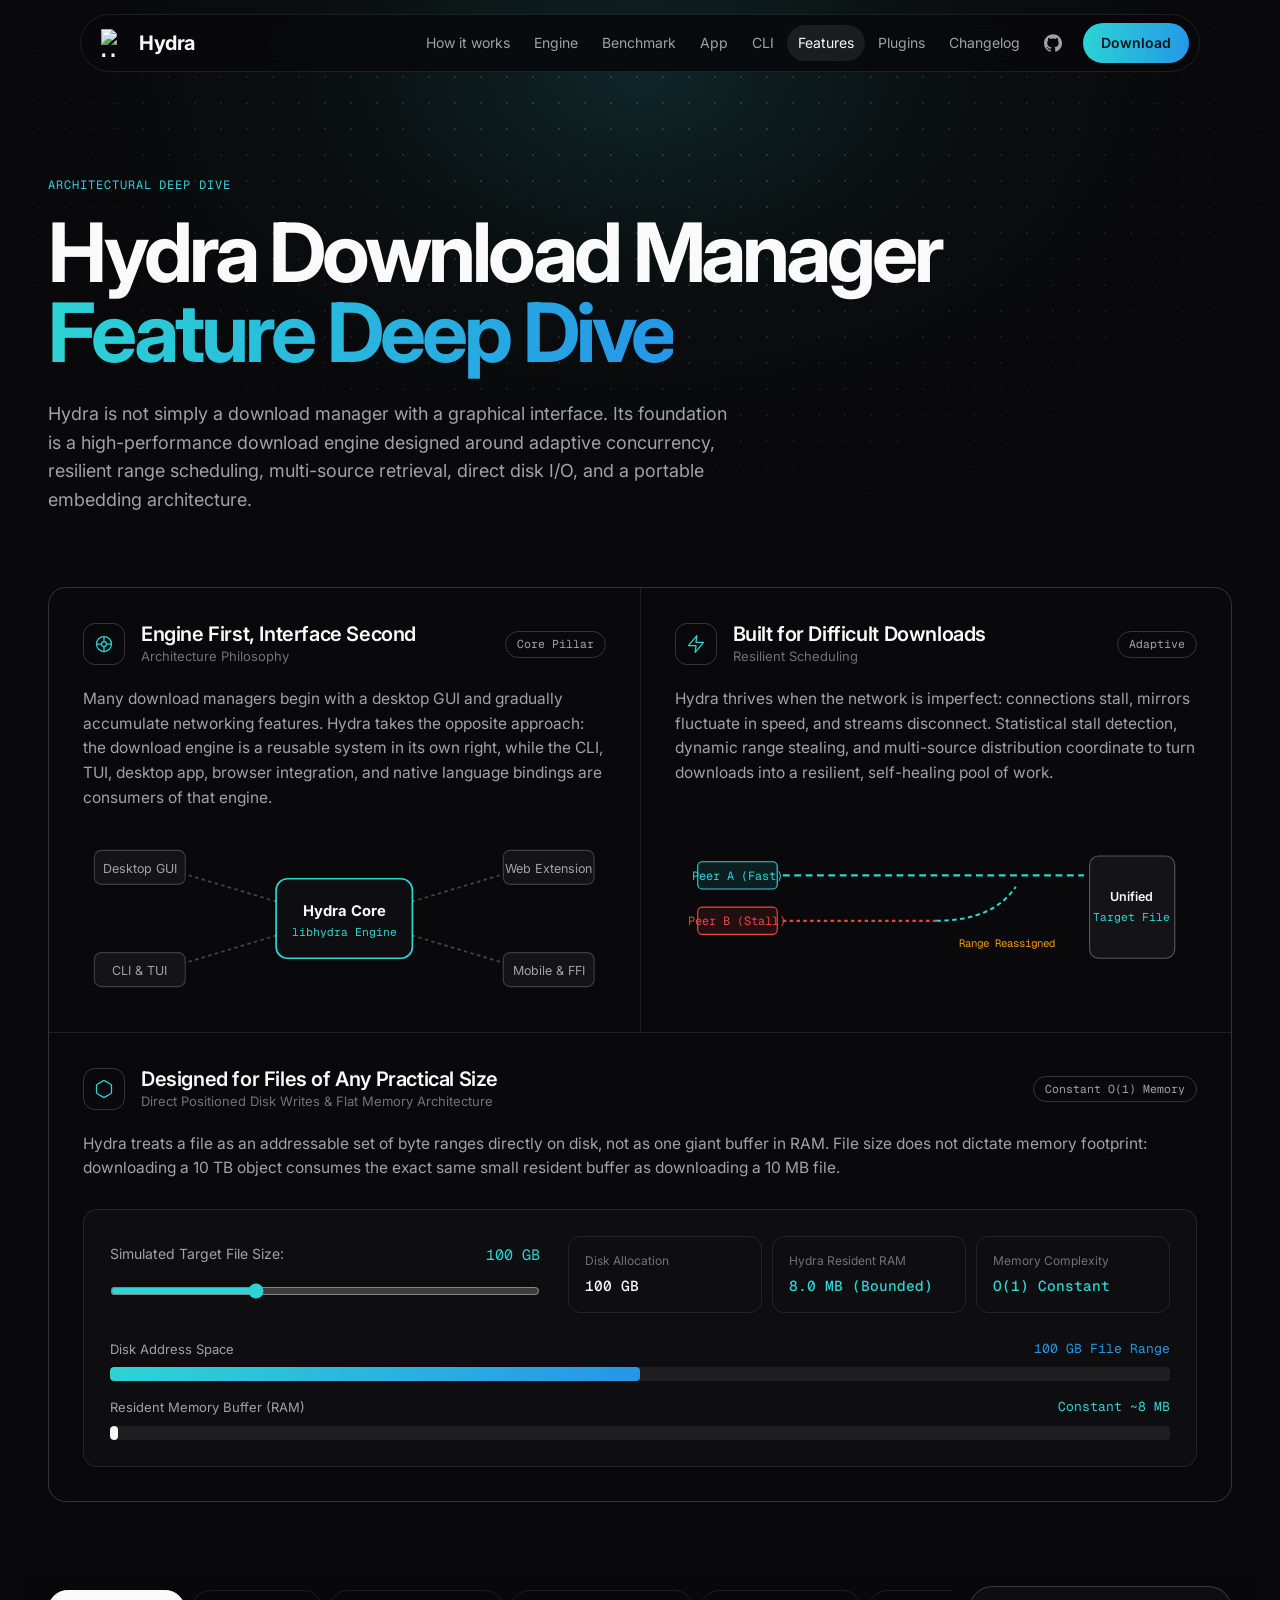
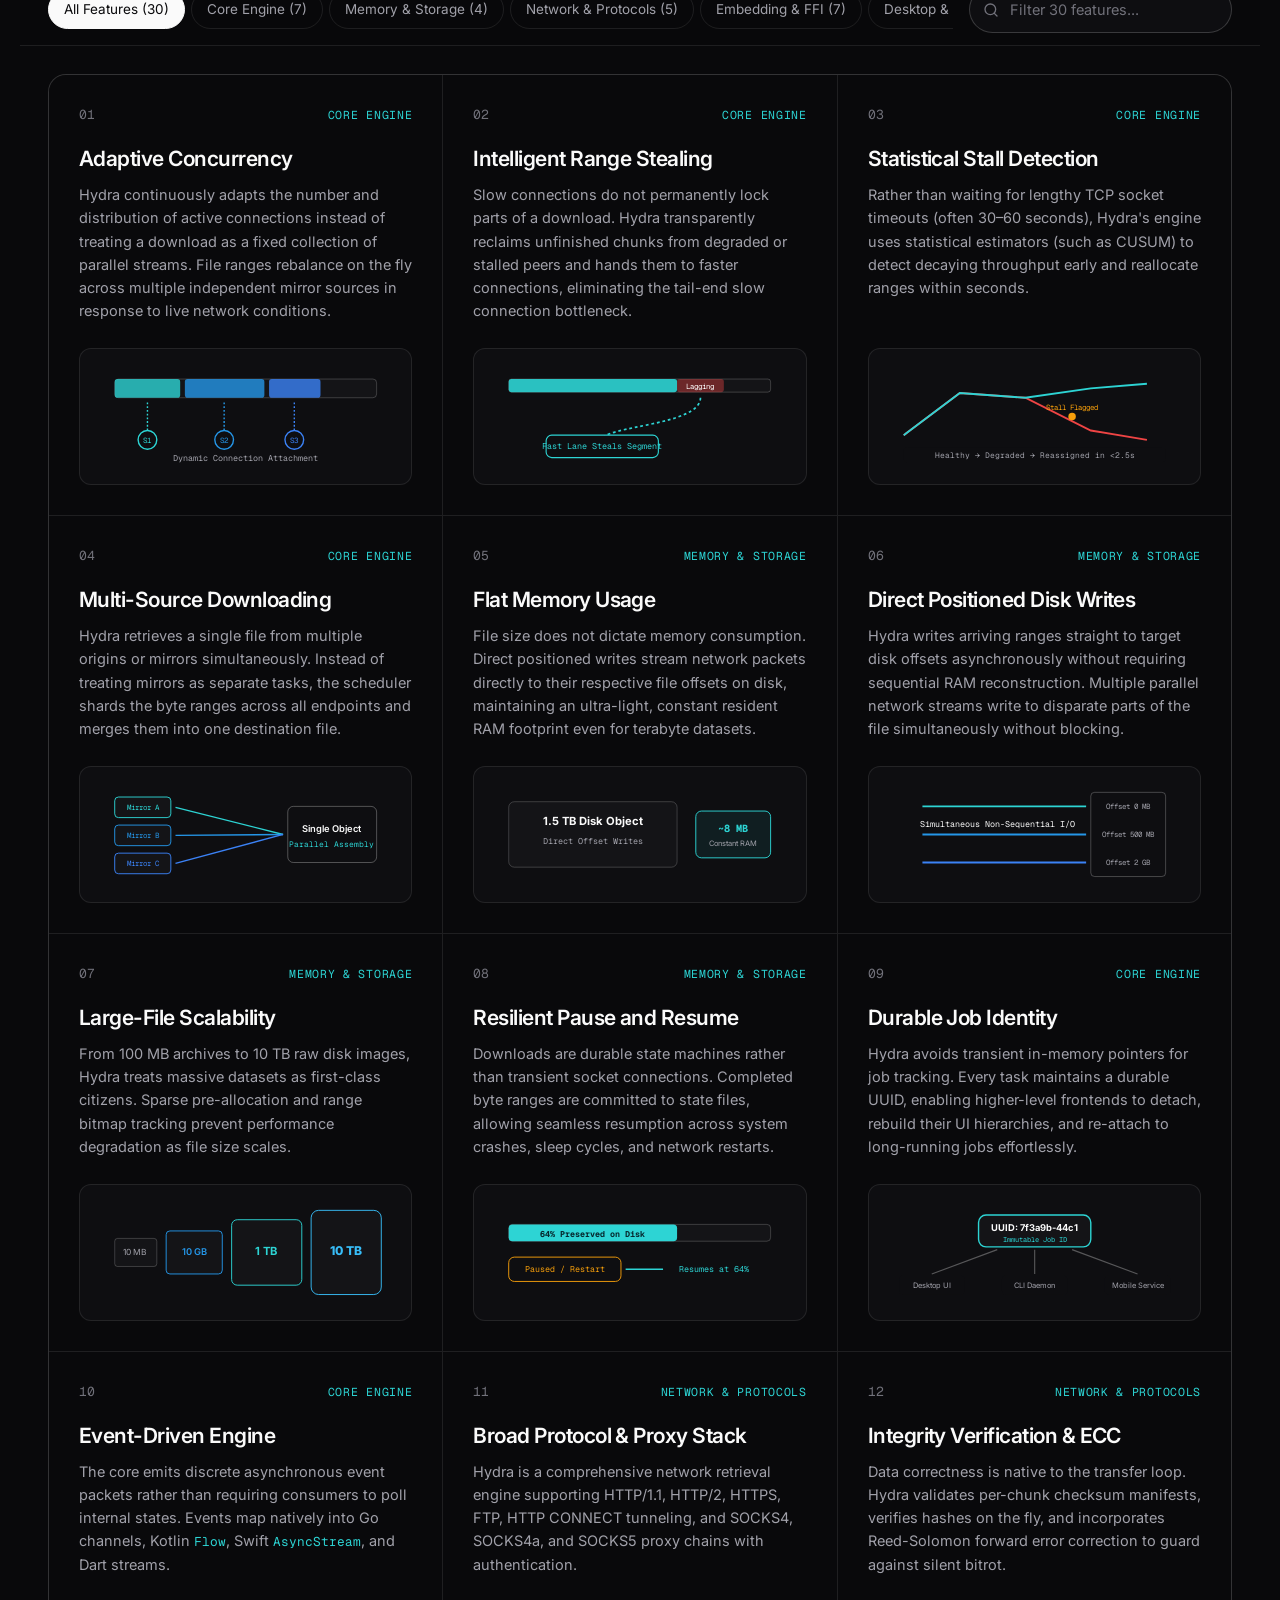
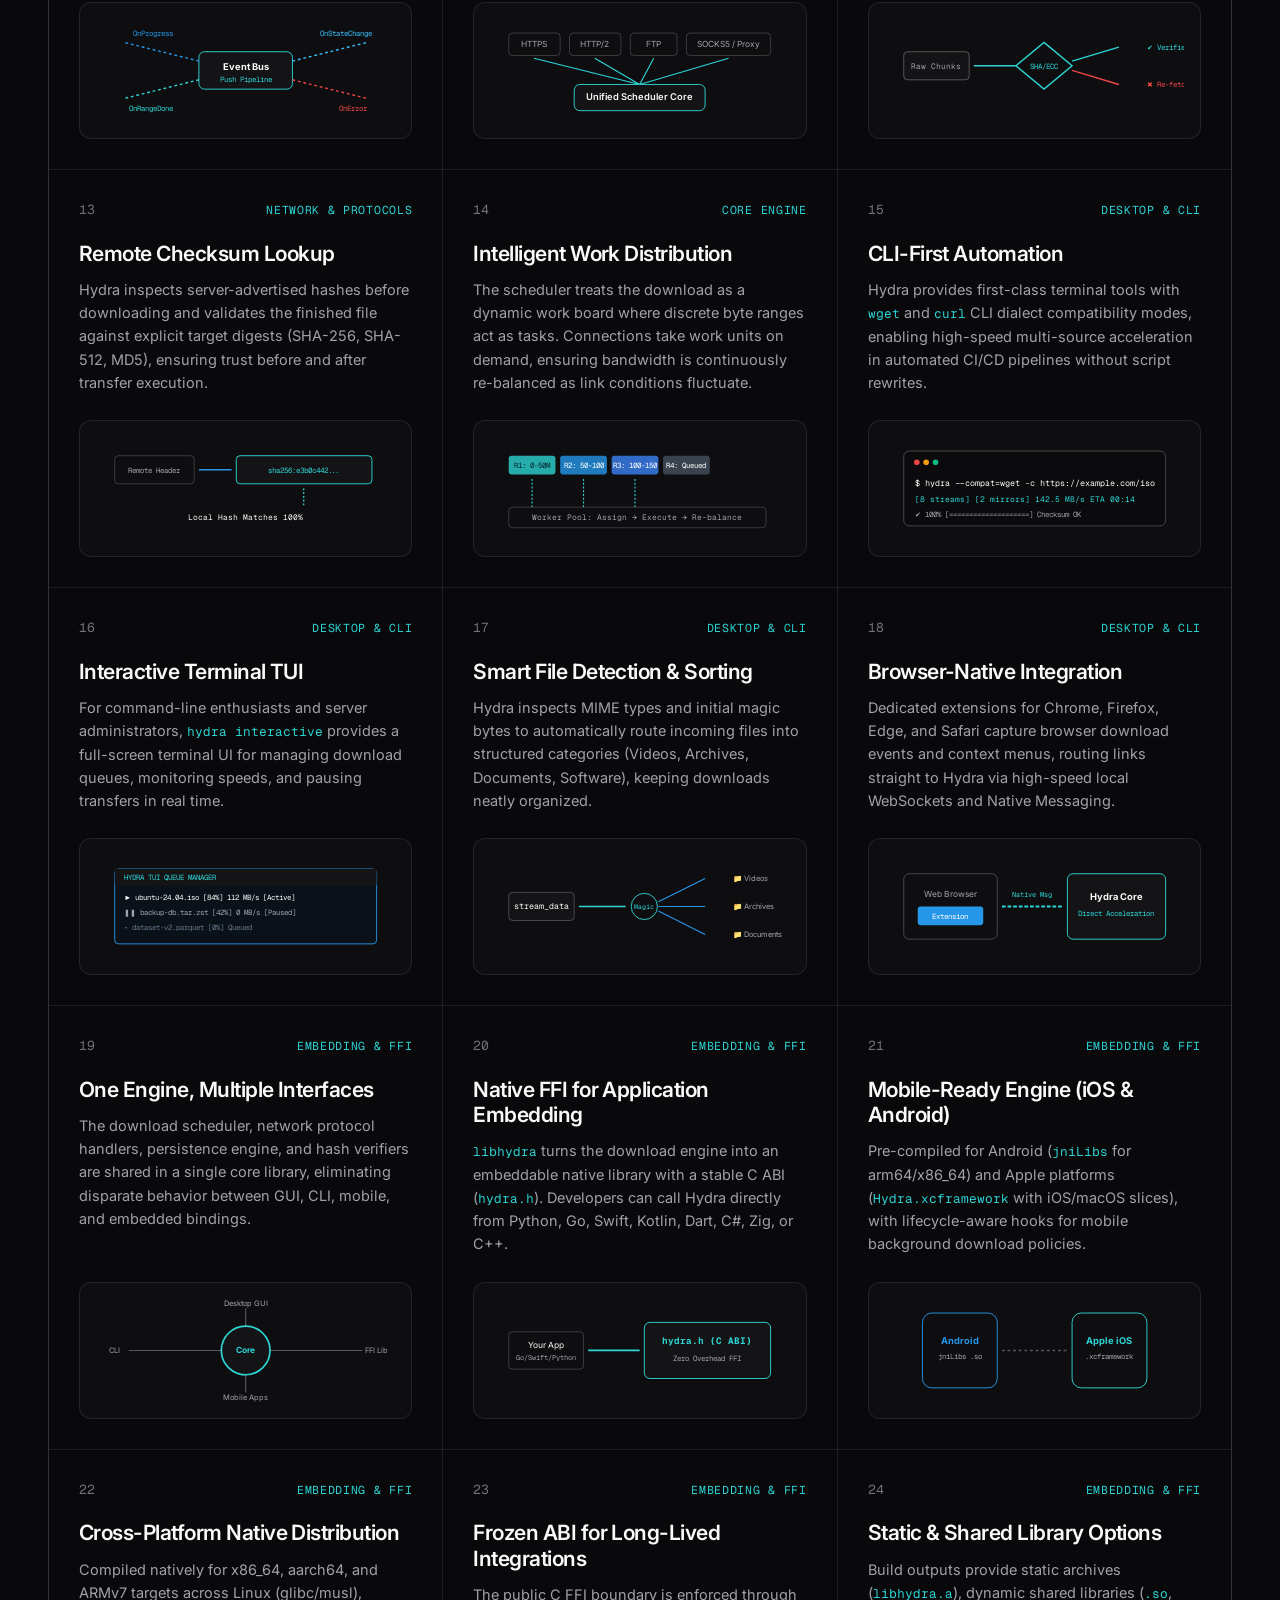
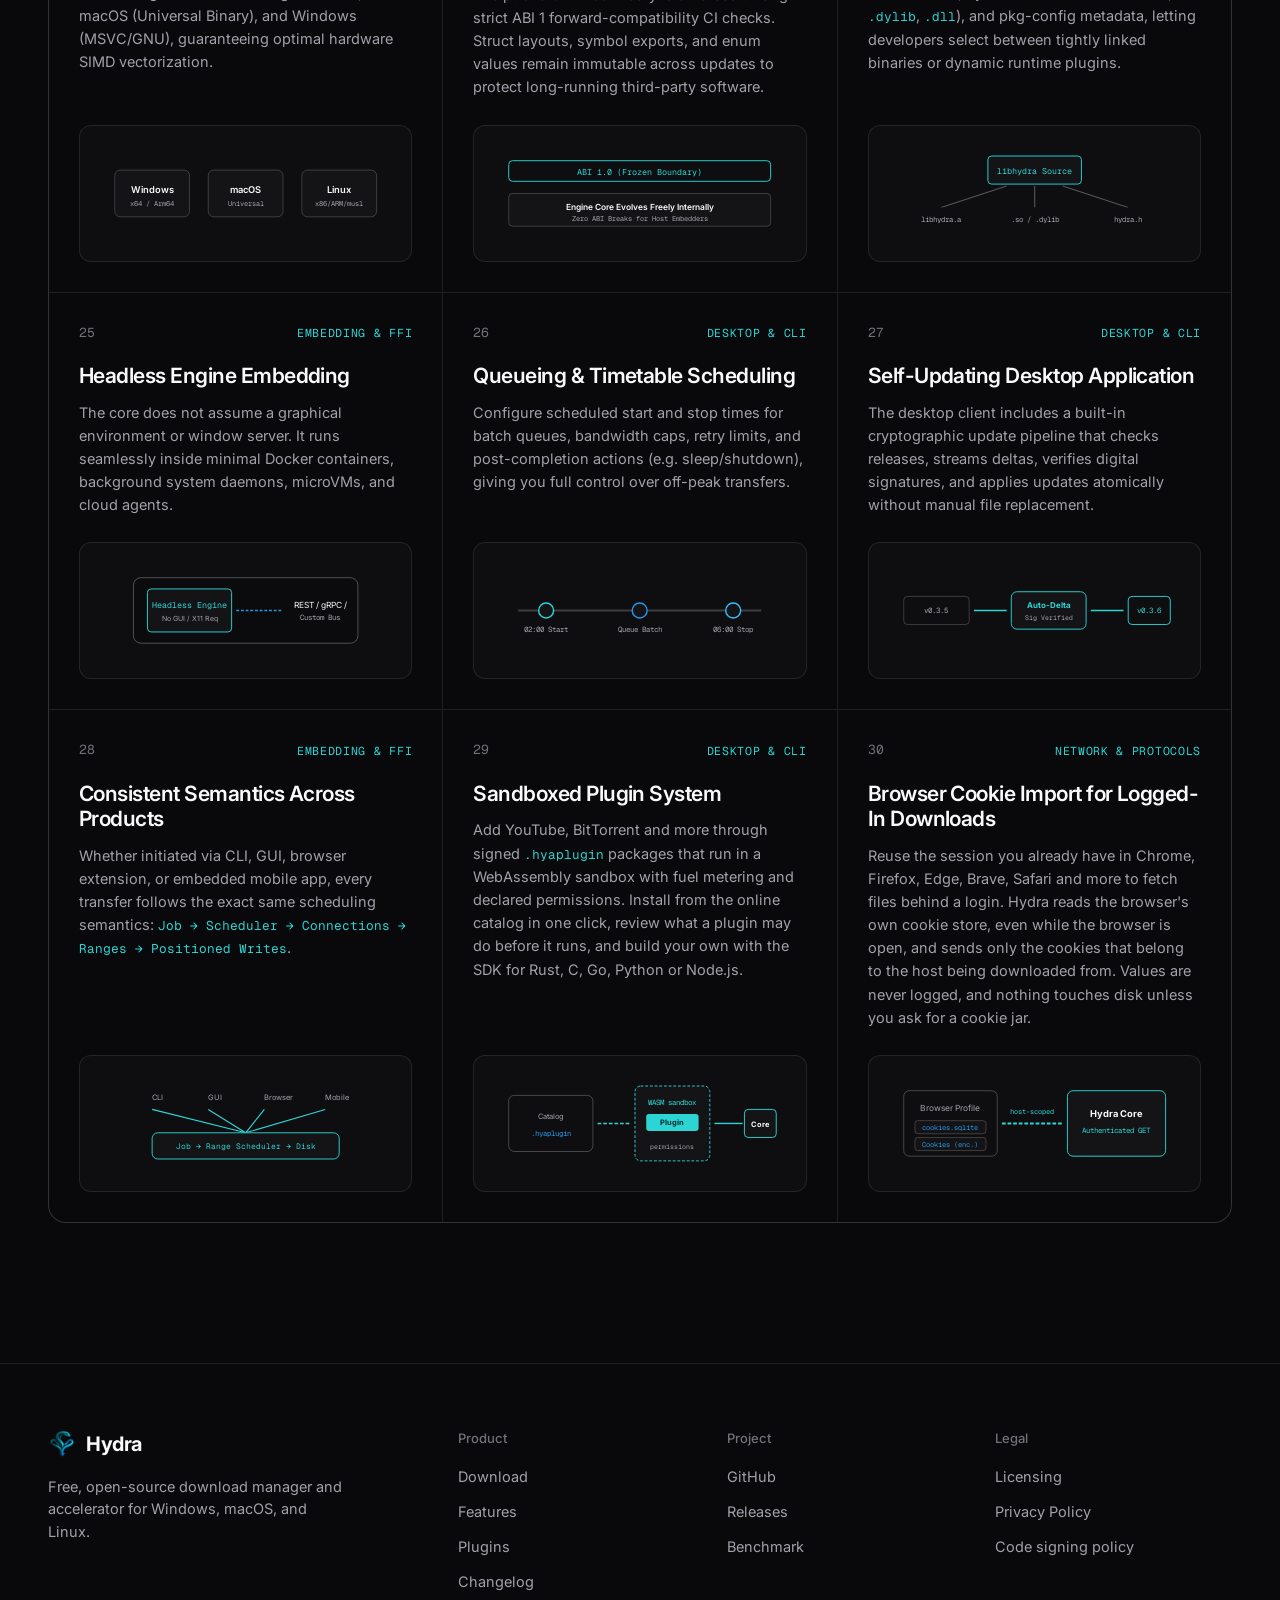
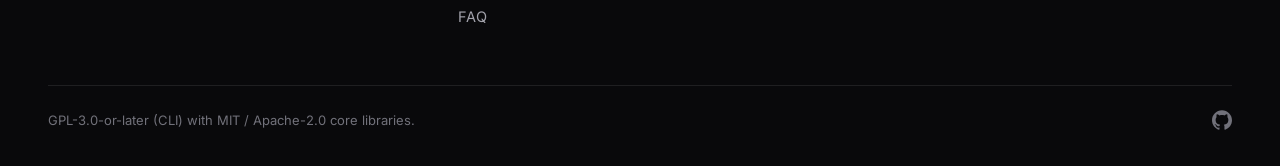
==== commit 3d8de0bf: "docs(features): add plugin system and cookie import features" ====
--- a/docs/features.html
+++ b/docs/features.html
@@ -60,7 +60,7 @@
       "@id": "https://hydra.javad.dev/features.html#webpage",
       "url": "https://hydra.javad.dev/features.html",
       "name": "Feature Deep Dive — Hydra Download Manager (HDM)",
-      "description": "All 28 engine, storage, networking, embedding and interface features of Hydra Download Manager.",
+      "description": "All 30 engine, storage, networking, embedding and interface features of Hydra Download Manager.",
       "isPartOf": {
         "@id": "https://hydra.javad.dev/#website"
       },
@@ -290,21 +290,21 @@
 <section class="toolbar-sec">
   <div class="wrap toolbar-inner">
     <div class="filter-pills" id="categoryFilterGroup">
-      <button class="pill-btn active" data-category="all">All Features (28)</button>
+      <button class="pill-btn active" data-category="all">All Features (30)</button>
       <button class="pill-btn" data-category="engine">Core Engine (7)</button>
       <button class="pill-btn" data-category="storage">Memory &amp; Storage (4)</button>
-      <button class="pill-btn" data-category="network">Network &amp; Protocols (4)</button>
+      <button class="pill-btn" data-category="network">Network &amp; Protocols (5)</button>
       <button class="pill-btn" data-category="ffi">Embedding &amp; FFI (7)</button>
-      <button class="pill-btn" data-category="ui">Desktop &amp; CLI (6)</button>
+      <button class="pill-btn" data-category="ui">Desktop &amp; CLI (8)</button>
     </div>
     <div class="search-box">
       <svg viewBox="0 0 24 24" fill="none" stroke="currentColor" stroke-width="2" stroke-linecap="round" stroke-linejoin="round"><circle cx="11" cy="11" r="8"/><path d="M21 21l-4.35-4.35"/></svg>
-      <input type="text" id="featureSearchInput" placeholder="Filter 28 features..." aria-label="Search features">
+      <input type="text" id="featureSearchInput" placeholder="Filter 30 features..." aria-label="Search features">
     </div>
   </div>
 </section>
 
-<!-- 28 Features Deep Dive Section -->
+<!-- 30 Features Deep Dive Section -->
 <main class="features-container">
   <div class="wrap">
     <div class="features-grid" id="featuresGrid">
@@ -996,6 +996,61 @@
             <path d="M60 40 L160 65 M120 40 L160 65 M180 40 L160 65 M245 40 L160 65" stroke="#2dd4d4" stroke-width="1.2"/>
             <rect x="60" y="65" width="200" height="28" rx="6" fill="#141417" stroke="#2dd4d4"/>
             <text x="160" y="82" fill="#2dd4d4" font-size="8.5" font-family="'Geist Mono'" text-anchor="middle">Job → Range Scheduler → Disk</text>
+          </svg>
+        </div>
+      </article>
+
+      <!-- Feature 29 -->
+      <article class="feat-card" data-category="ui" data-keywords="plugins wasm webassembly sandbox youtube torrent catalog sdk hyaplugin extensions">
+        <div>
+          <div class="feat-top">
+            <span class="feat-num">29</span>
+            <span class="feat-category">Desktop &amp; CLI</span>
+          </div>
+          <h2 class="feat-title">Sandboxed Plugin System</h2>
+          <p class="feat-desc">Add YouTube, BitTorrent and more through signed <code>.hyaplugin</code> packages that run in a WebAssembly sandbox with fuel metering and declared permissions. Install from the online catalog in one click, review what a plugin may do before it runs, and build your own with the SDK for Rust, C, Go, Python or Node.js.</p>
+        </div>
+        <div class="feat-canvas-wrap">
+          <svg viewBox="0 0 320 110" fill="none" xmlns="http://www.w3.org/2000/svg">
+            <rect x="20" y="25" width="90" height="60" rx="6" fill="#0e0e11" stroke="rgba(255,255,255,0.25)"/>
+            <text x="65" y="50" fill="#a1a1aa" font-size="8" text-anchor="middle">Catalog</text>
+            <text x="65" y="68" fill="#2596e8" font-size="8" font-family="'Geist Mono'" text-anchor="middle">.hyaplugin</text>
+            <path d="M115 55 L150 55" stroke="#2dd4d4" stroke-width="1.5" stroke-dasharray="4 2"/>
+            <rect x="155" y="15" width="80" height="80" rx="6" fill="#141417" stroke="#2dd4d4" stroke-dasharray="3 2"/>
+            <text x="195" y="35" fill="#2dd4d4" font-size="8" font-family="'Geist Mono'" text-anchor="middle">WASM sandbox</text>
+            <rect x="167" y="45" width="56" height="18" rx="3" fill="#2dd4d4"/>
+            <text x="195" y="57" fill="#06282e" font-size="8" font-weight="700" text-anchor="middle">Plugin</text>
+            <text x="195" y="82" fill="#a1a1aa" font-size="7" font-family="'Geist Mono'" text-anchor="middle">permissions</text>
+            <path d="M240 55 L270 55" stroke="#2dd4d4" stroke-width="1.5"/>
+            <rect x="272" y="40" width="34" height="30" rx="4" fill="#141417" stroke="#2dd4d4"/>
+            <text x="289" y="59" fill="#fafafa" font-size="8" font-weight="700" text-anchor="middle">Core</text>
+          </svg>
+        </div>
+      </article>
+
+      <!-- Feature 30 -->
+      <article class="feat-card" data-category="network" data-keywords="cookies browser cookie import session login authenticated downloads cookies-from-browser cookie jar">
+        <div>
+          <div class="feat-top">
+            <span class="feat-num">30</span>
+            <span class="feat-category">Network &amp; Protocols</span>
+          </div>
+          <h2 class="feat-title">Browser Cookie Import for Logged-In Downloads</h2>
+          <p class="feat-desc">Reuse the session you already have in Chrome, Firefox, Edge, Brave, Safari and more to fetch files behind a login. Hydra reads the browser's own cookie store, even while the browser is open, and sends only the cookies that belong to the host being downloaded from. Values are never logged, and nothing touches disk unless you ask for a cookie jar.</p>
+        </div>
+        <div class="feat-canvas-wrap">
+          <svg viewBox="0 0 320 110" fill="none" xmlns="http://www.w3.org/2000/svg">
+            <rect x="20" y="20" width="100" height="70" rx="6" fill="#0e0e11" stroke="rgba(255,255,255,0.25)"/>
+            <text x="70" y="42" fill="#a1a1aa" font-size="9" text-anchor="middle">Browser Profile</text>
+            <rect x="32" y="52" width="76" height="14" rx="3" fill="#141417" stroke="rgba(255,255,255,0.2)"/>
+            <text x="70" y="62" fill="#2596e8" font-size="7.5" font-family="'Geist Mono'" text-anchor="middle">cookies.sqlite</text>
+            <rect x="32" y="70" width="76" height="14" rx="3" fill="#141417" stroke="rgba(255,255,255,0.2)"/>
+            <text x="70" y="80" fill="#2596e8" font-size="7.5" font-family="'Geist Mono'" text-anchor="middle">Cookies (enc.)</text>
+            <path d="M125 55 L190 55" stroke="#2dd4d4" stroke-width="2" stroke-dasharray="4 2"/>
+            <text x="157" y="45" fill="#2dd4d4" font-size="7.5" font-family="'Geist Mono'" text-anchor="middle">host-scoped</text>
+            <rect x="195" y="20" width="105" height="70" rx="6" fill="#141417" stroke="#2dd4d4"/>
+            <text x="247" y="48" fill="#fafafa" font-size="10" font-weight="700" text-anchor="middle">Hydra Core</text>
+            <text x="247" y="65" fill="#2dd4d4" font-size="8" font-family="'Geist Mono'" text-anchor="middle">Authenticated GET</text>
           </svg>
         </div>
       </article>
